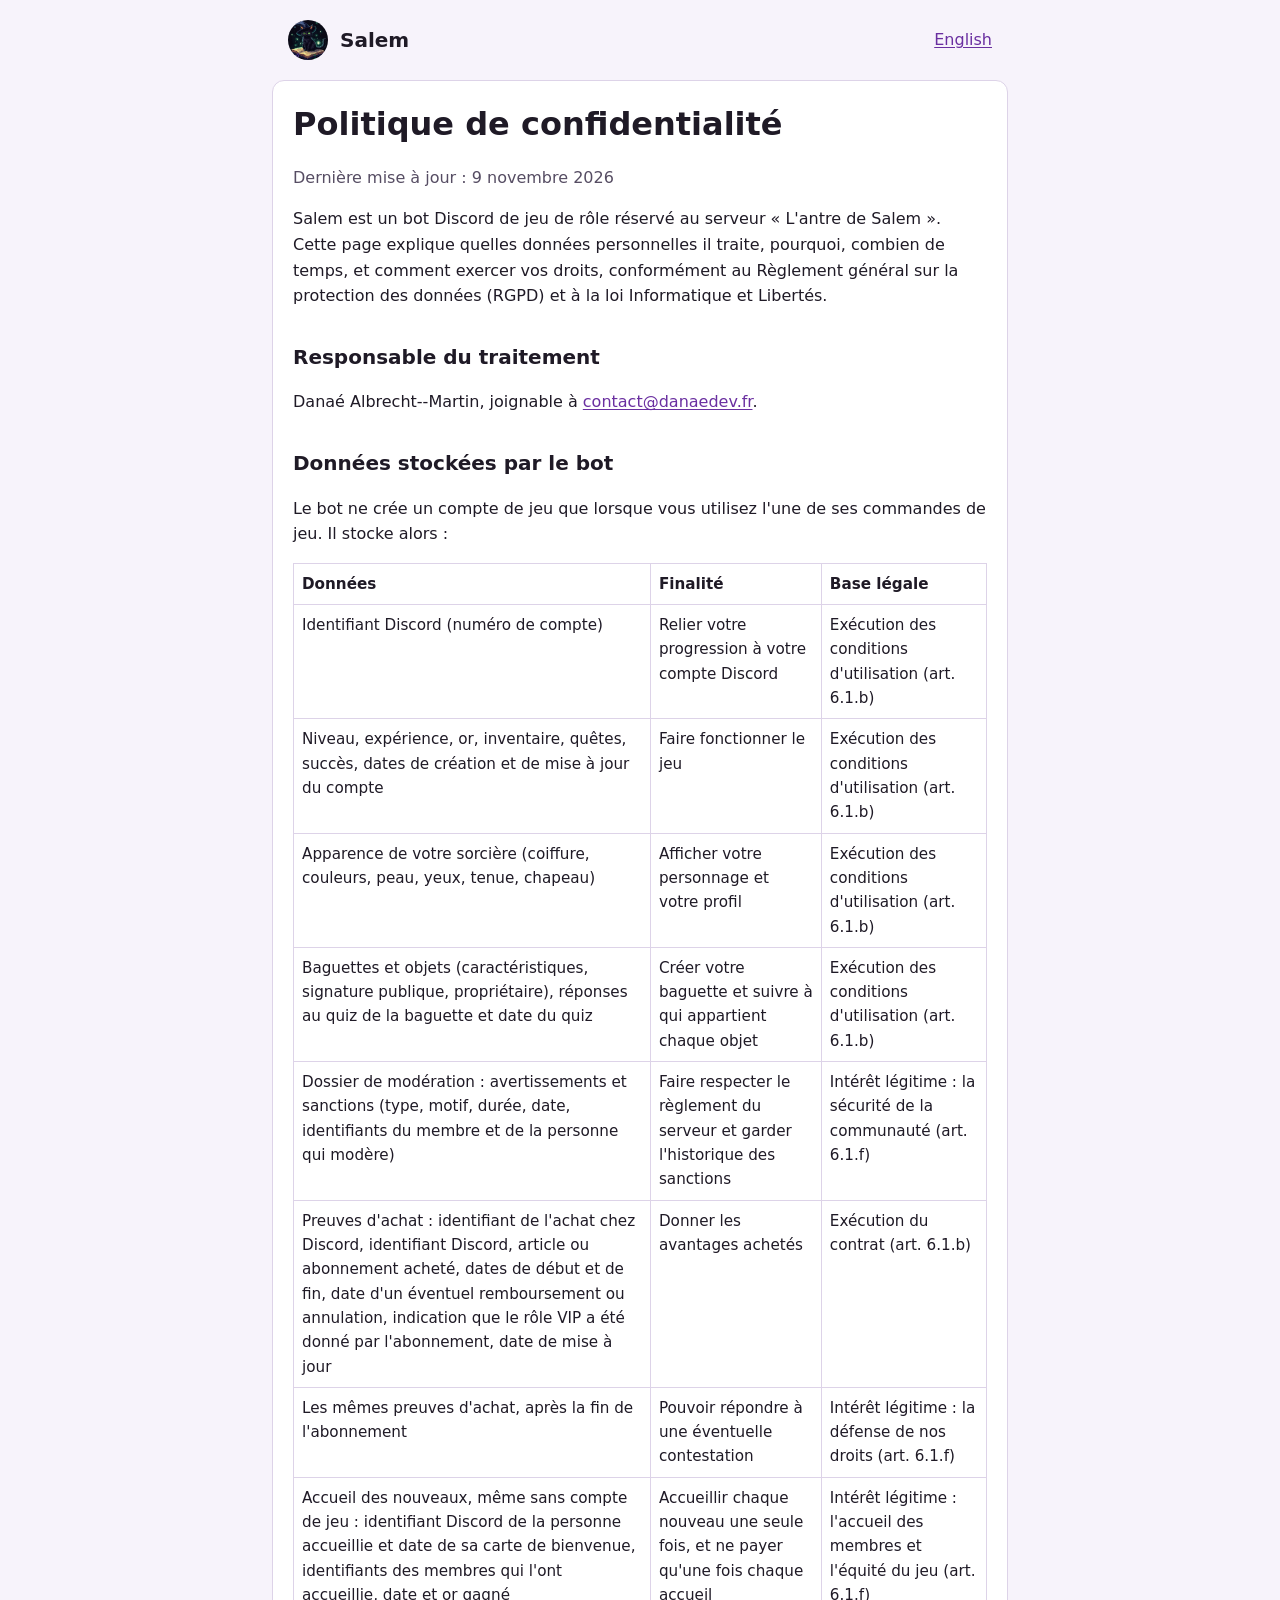
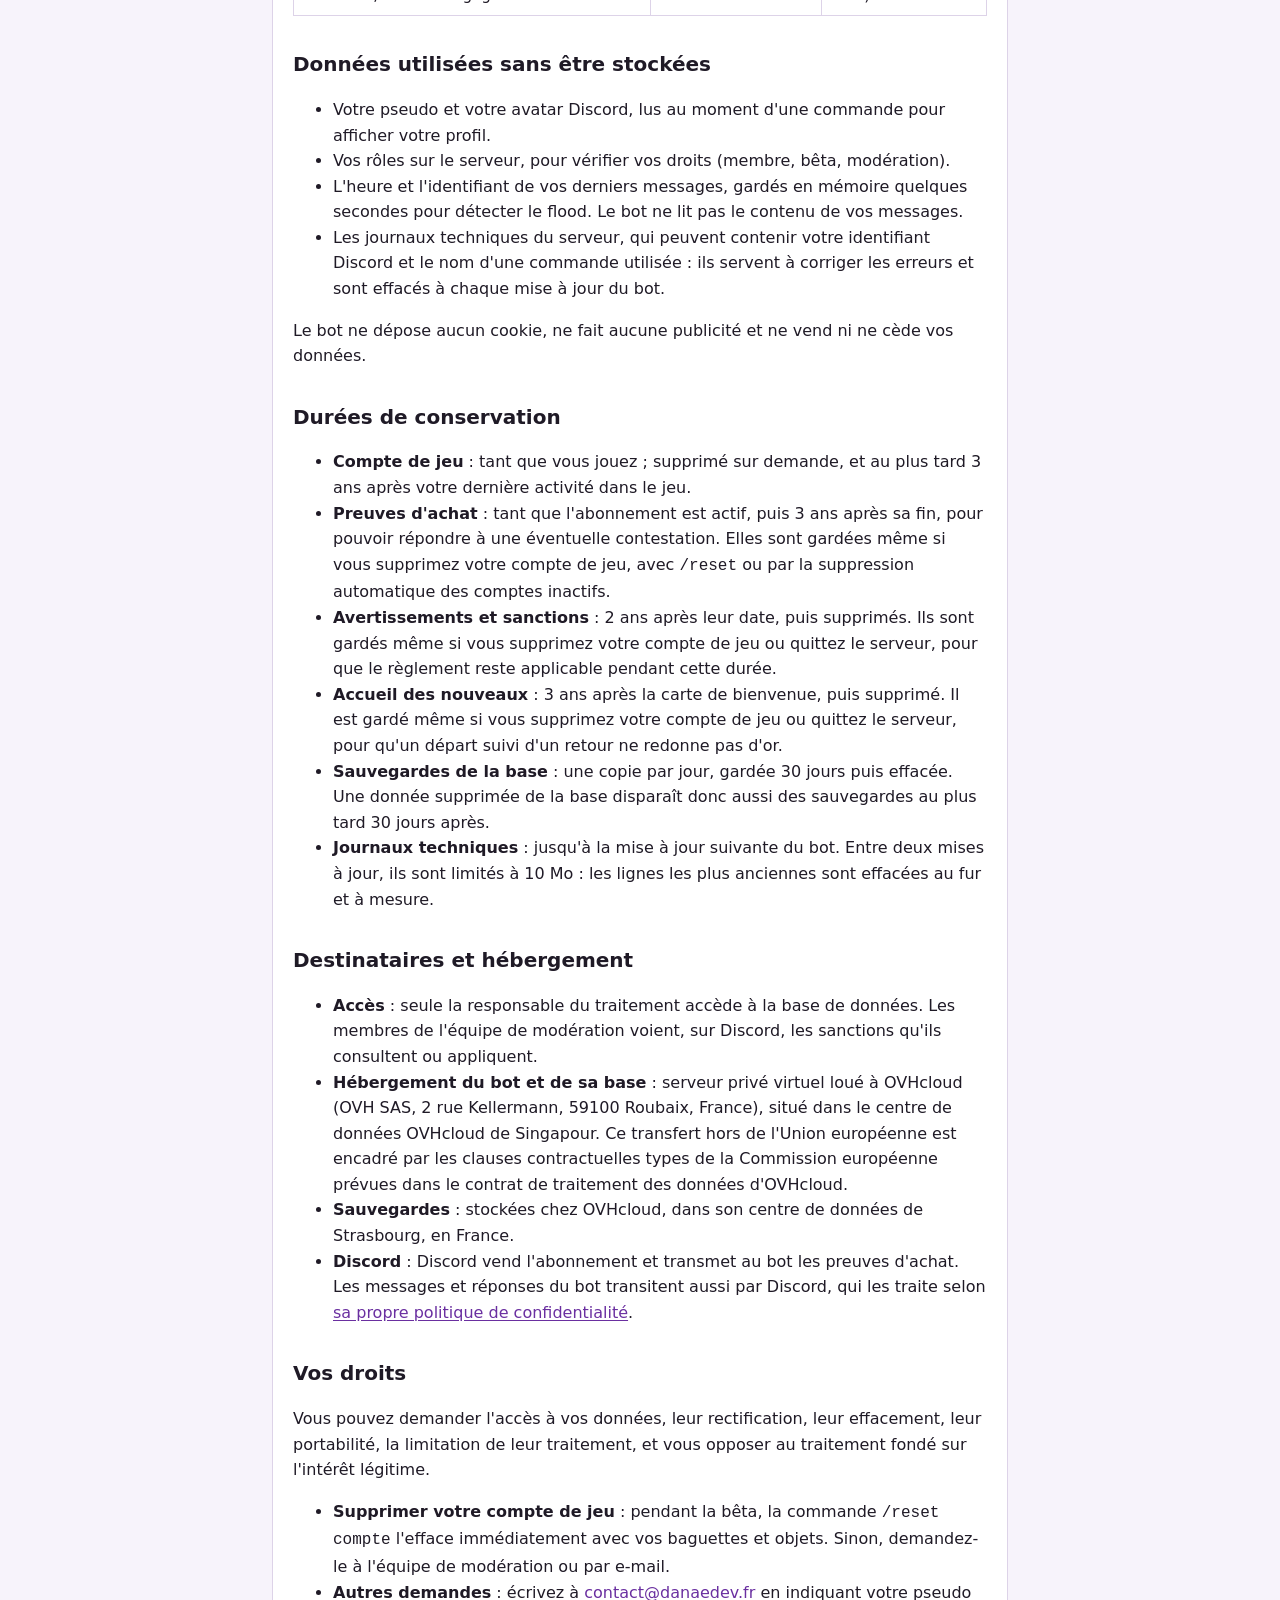
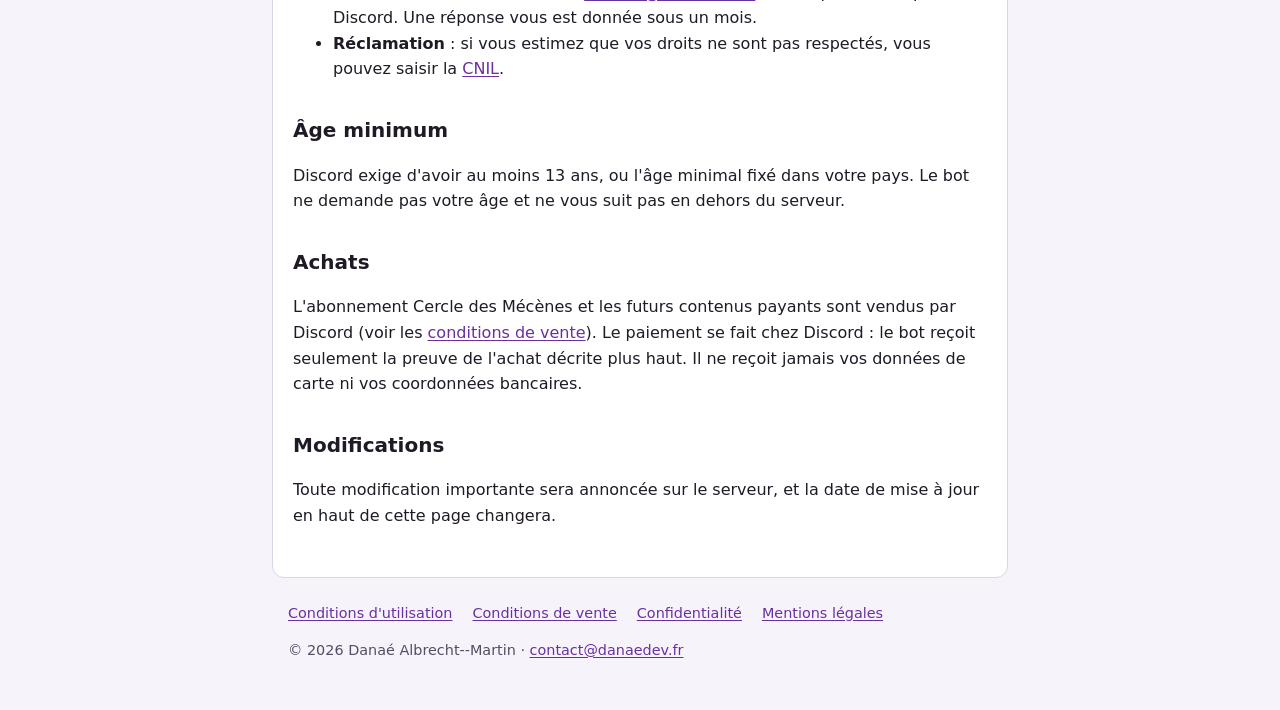
==== SalemBot/confidentialite.html @ bc53d137 "docs(site): publish the Salem legal pages" ====
<!doctype html>
<html lang="fr">
<head>
  <meta charset="utf-8">
  <meta name="viewport" content="width=device-width, initial-scale=1">
  <title>Politique de confidentialité · Salem</title>
  <meta name="description" content="Données personnelles traitées par Salem, le bot Discord de L'antre de Salem : ce qui est stocké, pourquoi, combien de temps et comment exercer vos droits.">
  <link rel="canonical" href="https://dalbrechtmartin.github.io/SalemBot/confidentialite.html">
  <link rel="alternate" hreflang="fr" href="https://dalbrechtmartin.github.io/SalemBot/confidentialite.html">
  <link rel="alternate" hreflang="en" href="https://dalbrechtmartin.github.io/SalemBot/en/privacy.html">
  <link rel="alternate" hreflang="x-default" href="https://dalbrechtmartin.github.io/SalemBot/confidentialite.html">
  <link rel="icon" href="favicon.png" type="image/png">
  <link rel="apple-touch-icon" href="apple-touch-icon.png">
  <link rel="stylesheet" href="style.css">
</head>
<body>
  <a class="skip-link" href="#contenu">Aller au contenu</a>
  <header>
    <a class="brand" href="./"><img src="salem.webp" alt="" width="40" height="40">Salem</a>
    <a href="en/privacy.html" hreflang="en" lang="en">English</a>
  </header>
  <main id="contenu">
    <h1>Politique de confidentialité</h1>
    <p class="updated">Dernière mise à jour : 9 novembre 2026</p>

    <p>Salem est un bot Discord de jeu de rôle réservé au serveur « L'antre de Salem ». Cette page explique quelles données personnelles il traite, pourquoi, combien de temps, et comment exercer vos droits, conformément au Règlement général sur la protection des données (RGPD) et à la loi Informatique et Libertés.</p>

    <h2>Responsable du traitement</h2>
    <p>Danaé Albrecht--Martin, joignable à <a href="mailto:contact@danaedev.fr">contact@danaedev.fr</a>.</p>

    <h2>Données stockées par le bot</h2>
    <p>Le bot ne crée un compte de jeu que lorsque vous utilisez l'une de ses commandes de jeu. Il stocke alors :</p>
    <div class="table-wrap" tabindex="0" role="region" aria-label="Données stockées">
      <table>
        <thead>
          <tr><th scope="col">Données</th><th scope="col">Finalité</th><th scope="col">Base légale</th></tr>
        </thead>
        <tbody>
          <tr>
            <td>Identifiant Discord (numéro de compte)</td>
            <td>Relier votre progression à votre compte Discord</td>
            <td>Exécution des conditions d'utilisation (art. 6.1.b)</td>
          </tr>
          <tr>
            <td>Niveau, expérience, or, inventaire, quêtes, succès, dates de création et de mise à jour du compte</td>
            <td>Faire fonctionner le jeu</td>
            <td>Exécution des conditions d'utilisation (art. 6.1.b)</td>
          </tr>
          <tr>
            <td>Apparence de votre sorcière (coiffure, couleurs, peau, yeux, tenue, chapeau)</td>
            <td>Afficher votre personnage et votre profil</td>
            <td>Exécution des conditions d'utilisation (art. 6.1.b)</td>
          </tr>
          <tr>
            <td>Baguettes et objets (caractéristiques, signature publique, propriétaire), réponses au quiz de la baguette et date du quiz</td>
            <td>Créer votre baguette et suivre à qui appartient chaque objet</td>
            <td>Exécution des conditions d'utilisation (art. 6.1.b)</td>
          </tr>
          <tr>
            <td>Dossier de modération : avertissements et sanctions (type, motif, durée, date, identifiants du membre et de la personne qui modère)</td>
            <td>Faire respecter le règlement du serveur et garder l'historique des sanctions</td>
            <td>Intérêt légitime : la sécurité de la communauté (art. 6.1.f)</td>
          </tr>
          <tr>
            <td>Preuves d'achat : identifiant de l'achat chez Discord, identifiant Discord, article ou abonnement acheté, dates de début et de fin, date d'un éventuel remboursement ou annulation, indication que le rôle VIP a été donné par l'abonnement, date de mise à jour</td>
            <td>Donner les avantages achetés</td>
            <td>Exécution du contrat (art. 6.1.b)</td>
          </tr>
          <tr>
            <td>Les mêmes preuves d'achat, après la fin de l'abonnement</td>
            <td>Pouvoir répondre à une éventuelle contestation</td>
            <td>Intérêt légitime : la défense de nos droits (art. 6.1.f)</td>
          </tr>
          <tr>
            <td>Accueil des nouveaux, même sans compte de jeu : identifiant Discord de la personne accueillie et date de sa carte de bienvenue, identifiants des membres qui l'ont accueillie, date et or gagné</td>
            <td>Accueillir chaque nouveau une seule fois, et ne payer qu'une fois chaque accueil</td>
            <td>Intérêt légitime : l'accueil des membres et l'équité du jeu (art. 6.1.f)</td>
          </tr>
        </tbody>
      </table>
    </div>

    <h2>Données utilisées sans être stockées</h2>
    <ul>
      <li>Votre pseudo et votre avatar Discord, lus au moment d'une commande pour afficher votre profil.</li>
      <li>Vos rôles sur le serveur, pour vérifier vos droits (membre, bêta, modération).</li>
      <li>L'heure et l'identifiant de vos derniers messages, gardés en mémoire quelques secondes pour détecter le flood. Le bot ne lit pas le contenu de vos messages.</li>
      <li>Les journaux techniques du serveur, qui peuvent contenir votre identifiant Discord et le nom d'une commande utilisée : ils servent à corriger les erreurs et sont effacés à chaque mise à jour du bot.</li>
    </ul>
    <p>Le bot ne dépose aucun cookie, ne fait aucune publicité et ne vend ni ne cède vos données.</p>

    <h2>Durées de conservation</h2>
    <ul>
      <li><strong>Compte de jeu</strong> : tant que vous jouez ; supprimé sur demande, et au plus tard 3 ans après votre dernière activité dans le jeu.</li>
      <li><strong>Preuves d'achat</strong> : tant que l'abonnement est actif, puis 3 ans après sa fin, pour pouvoir répondre à une éventuelle contestation. Elles sont gardées même si vous supprimez votre compte de jeu, avec <code>/reset</code> ou par la suppression automatique des comptes inactifs.</li>
      <li><strong>Avertissements et sanctions</strong> : 2 ans après leur date, puis supprimés. Ils sont gardés même si vous supprimez votre compte de jeu ou quittez le serveur, pour que le règlement reste applicable pendant cette durée.</li>
      <li><strong>Accueil des nouveaux</strong> : 3 ans après la carte de bienvenue, puis supprimé. Il est gardé même si vous supprimez votre compte de jeu ou quittez le serveur, pour qu'un départ suivi d'un retour ne redonne pas d'or.</li>
      <li><strong>Sauvegardes de la base</strong> : une copie par jour, gardée 30 jours puis effacée. Une donnée supprimée de la base disparaît donc aussi des sauvegardes au plus tard 30 jours après.</li>
      <li><strong>Journaux techniques</strong> : jusqu'à la mise à jour suivante du bot. Entre deux mises à jour, ils sont limités à 10 Mo : les lignes les plus anciennes sont effacées au fur et à mesure.</li>
    </ul>

    <h2>Destinataires et hébergement</h2>
    <ul>
      <li><strong>Accès</strong> : seule la responsable du traitement accède à la base de données. Les membres de l'équipe de modération voient, sur Discord, les sanctions qu'ils consultent ou appliquent.</li>
      <li><strong>Hébergement du bot et de sa base</strong> : serveur privé virtuel loué à OVHcloud (OVH SAS, 2 rue Kellermann, 59100 Roubaix, France), situé dans le centre de données OVHcloud de Singapour. Ce transfert hors de l'Union européenne est encadré par les clauses contractuelles types de la Commission européenne prévues dans le contrat de traitement des données d'OVHcloud.</li>
      <li><strong>Sauvegardes</strong> : stockées chez OVHcloud, dans son centre de données de Strasbourg, en France.</li>
      <li><strong>Discord</strong> : Discord vend l'abonnement et transmet au bot les preuves d'achat. Les messages et réponses du bot transitent aussi par Discord, qui les traite selon <a href="https://discord.com/privacy">sa propre politique de confidentialité</a>.</li>
    </ul>

    <h2>Vos droits</h2>
    <p>Vous pouvez demander l'accès à vos données, leur rectification, leur effacement, leur portabilité, la limitation de leur traitement, et vous opposer au traitement fondé sur l'intérêt légitime.</p>
    <ul>
      <li><strong>Supprimer votre compte de jeu</strong> : pendant la bêta, la commande <code>/reset compte</code> l'efface immédiatement avec vos baguettes et objets. Sinon, demandez-le à l'équipe de modération ou par e-mail.</li>
      <li><strong>Autres demandes</strong> : écrivez à <a href="mailto:contact@danaedev.fr">contact@danaedev.fr</a> en indiquant votre pseudo Discord. Une réponse vous est donnée sous un mois.</li>
      <li><strong>Réclamation</strong> : si vous estimez que vos droits ne sont pas respectés, vous pouvez saisir la <a href="https://www.cnil.fr/fr/plaintes">CNIL</a>.</li>
    </ul>

    <h2>Âge minimum</h2>
    <p>Discord exige d'avoir au moins 13 ans, ou l'âge minimal fixé dans votre pays. Le bot ne demande pas votre âge et ne vous suit pas en dehors du serveur.</p>

    <h2>Achats</h2>
    <p>L'abonnement Cercle des Mécènes et les futurs contenus payants sont vendus par Discord (voir les <a href="conditions-vente.html">conditions de vente</a>). Le paiement se fait chez Discord : le bot reçoit seulement la preuve de l'achat décrite plus haut. Il ne reçoit jamais vos données de carte ni vos coordonnées bancaires.</p>

    <h2>Modifications</h2>
    <p>Toute modification importante sera annoncée sur le serveur, et la date de mise à jour en haut de cette page changera.</p>
  </main>
  <footer>
    <nav aria-label="Pages légales">
      <ul>
        <li><a href="cgu.html">Conditions d'utilisation</a></li>
        <li><a href="conditions-vente.html">Conditions de vente</a></li>
        <li><a href="confidentialite.html" aria-current="page">Confidentialité</a></li>
        <li><a href="mentions-legales.html">Mentions légales</a></li>
      </ul>
    </nav>
    <p>© 2026 Danaé Albrecht--Martin · <a href="mailto:contact@danaedev.fr">contact@danaedev.fr</a></p>
  </footer>
</body>
</html>
---- SalemBot/style.css ----
:root {
  color-scheme: light dark;
  --bg: #f7f3fb;
  --surface: #ffffff;
  --text: #1f1a26;
  --muted: #564d63;
  --accent: #6a2fa0;
  --border: #ddd3e8;
}

@media (prefers-color-scheme: dark) {
  :root {
    --bg: #15111b;
    --surface: #1e1827;
    --text: #ece6f3;
    --muted: #b9aec7;
    --accent: #c9a2ef;
    --border: #3a3047;
  }
}

* {
  box-sizing: border-box;
}

body {
  margin: 0;
  background: var(--bg);
  color: var(--text);
  font: 1rem/1.6 system-ui, -apple-system, "Segoe UI", Roboto, sans-serif;
}

a {
  color: var(--accent);
  text-underline-offset: 0.15em;
}

a:focus-visible {
  outline: 3px solid var(--accent);
  outline-offset: 2px;
}

.skip-link {
  position: absolute;
  left: -999px;
}

.skip-link:focus {
  left: 1rem;
  top: 1rem;
  background: var(--surface);
  padding: 0.5rem 1rem;
}

header,
main,
footer {
  max-width: 46rem;
  margin: 0 auto;
  padding: 0 1rem;
}

header {
  display: flex;
  align-items: center;
  justify-content: space-between;
  gap: 1rem;
  padding-block: 1.25rem;
}

.brand {
  display: flex;
  align-items: center;
  gap: 0.75rem;
  color: var(--text);
  font-weight: 700;
  font-size: 1.25rem;
  text-decoration: none;
}

.brand img {
  border-radius: 50%;
}

main {
  width: calc(100% - 2rem);
  background: var(--surface);
  border: 1px solid var(--border);
  border-radius: 0.75rem;
  padding: 1.5rem 1.25rem 2rem;
}

h1 {
  margin-top: 0;
  line-height: 1.2;
}

h2 {
  margin-top: 2rem;
  font-size: 1.25rem;
}

.updated {
  color: var(--muted);
}

table {
  width: 100%;
  border-collapse: collapse;
  font-size: 0.95rem;
}

.table-wrap {
  overflow-x: auto;
}

th,
td {
  border: 1px solid var(--border);
  padding: 0.5rem;
  text-align: left;
  vertical-align: top;
}

footer {
  padding-block: 1.5rem 2.5rem;
  color: var(--muted);
  font-size: 0.9rem;
}

footer nav ul {
  display: flex;
  flex-wrap: wrap;
  gap: 0.25rem 1.25rem;
  list-style: none;
  margin: 0 0 0.5rem;
  padding: 0;
}
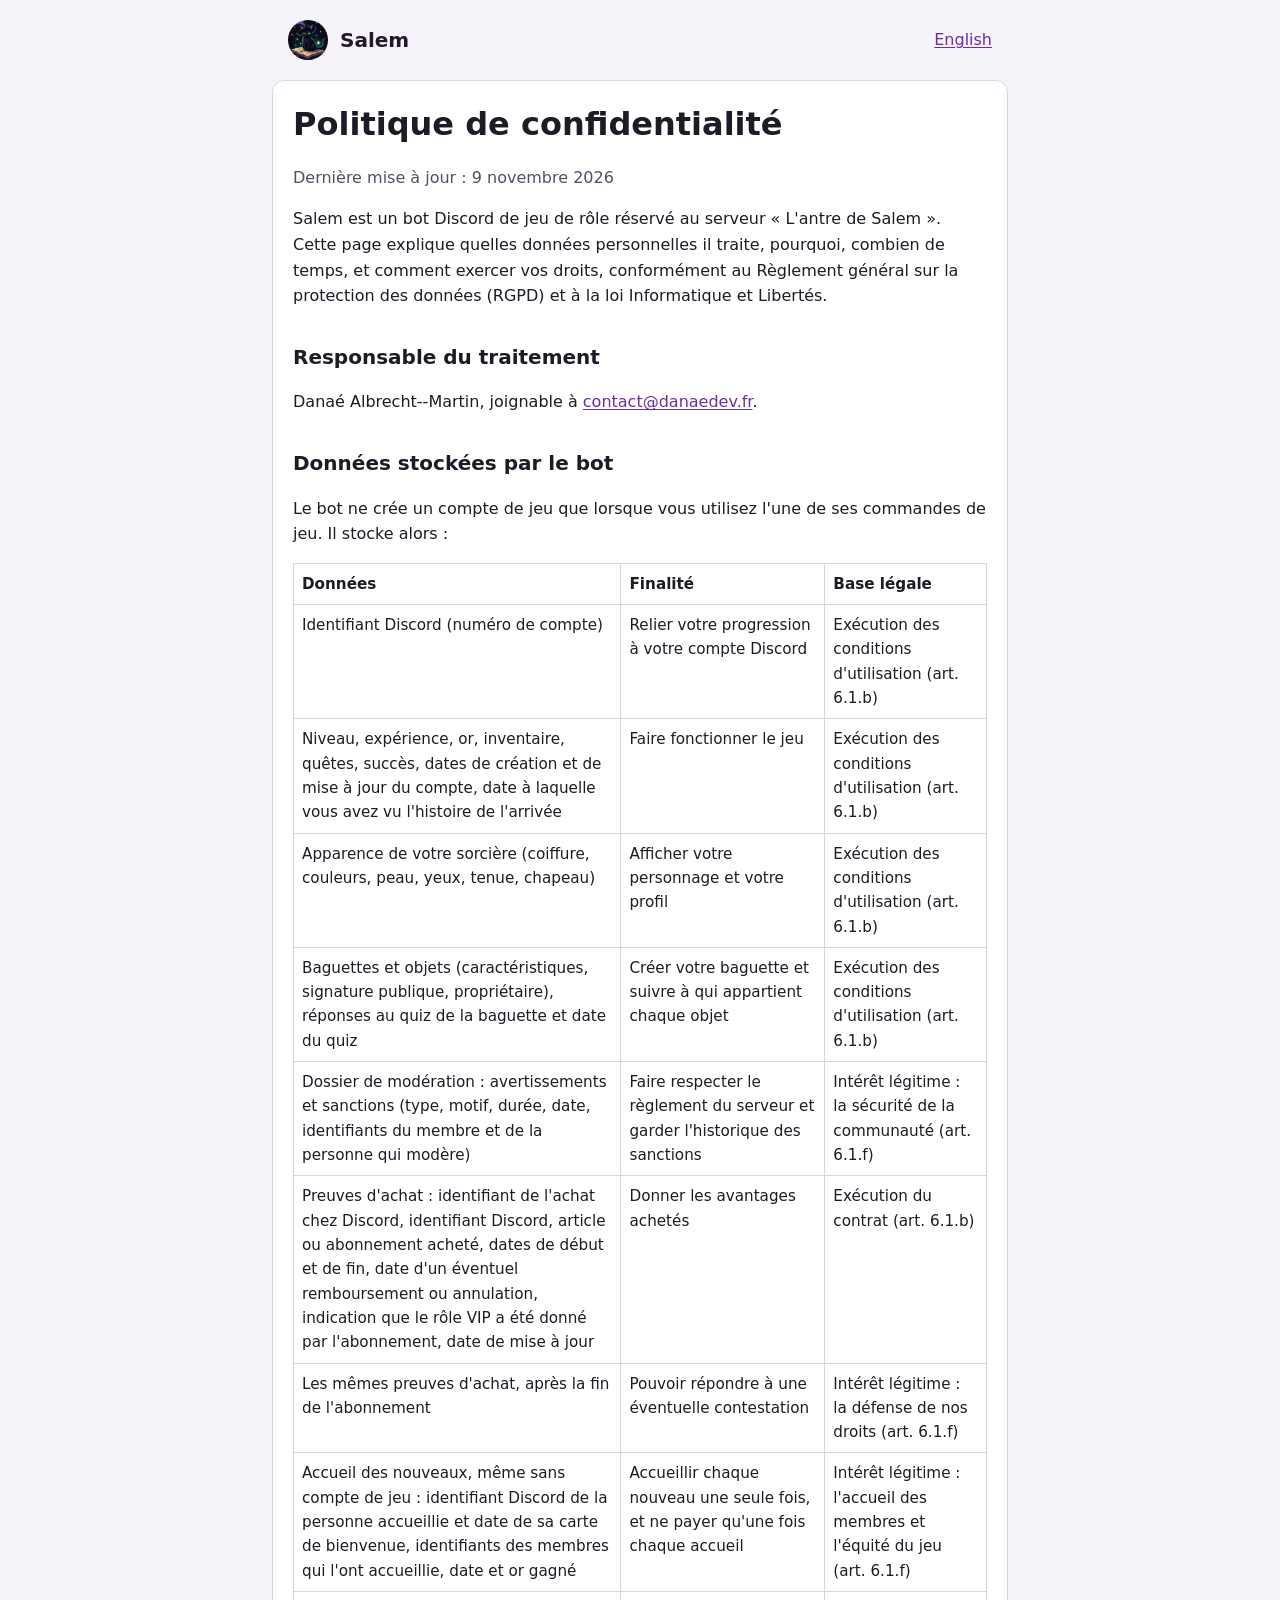
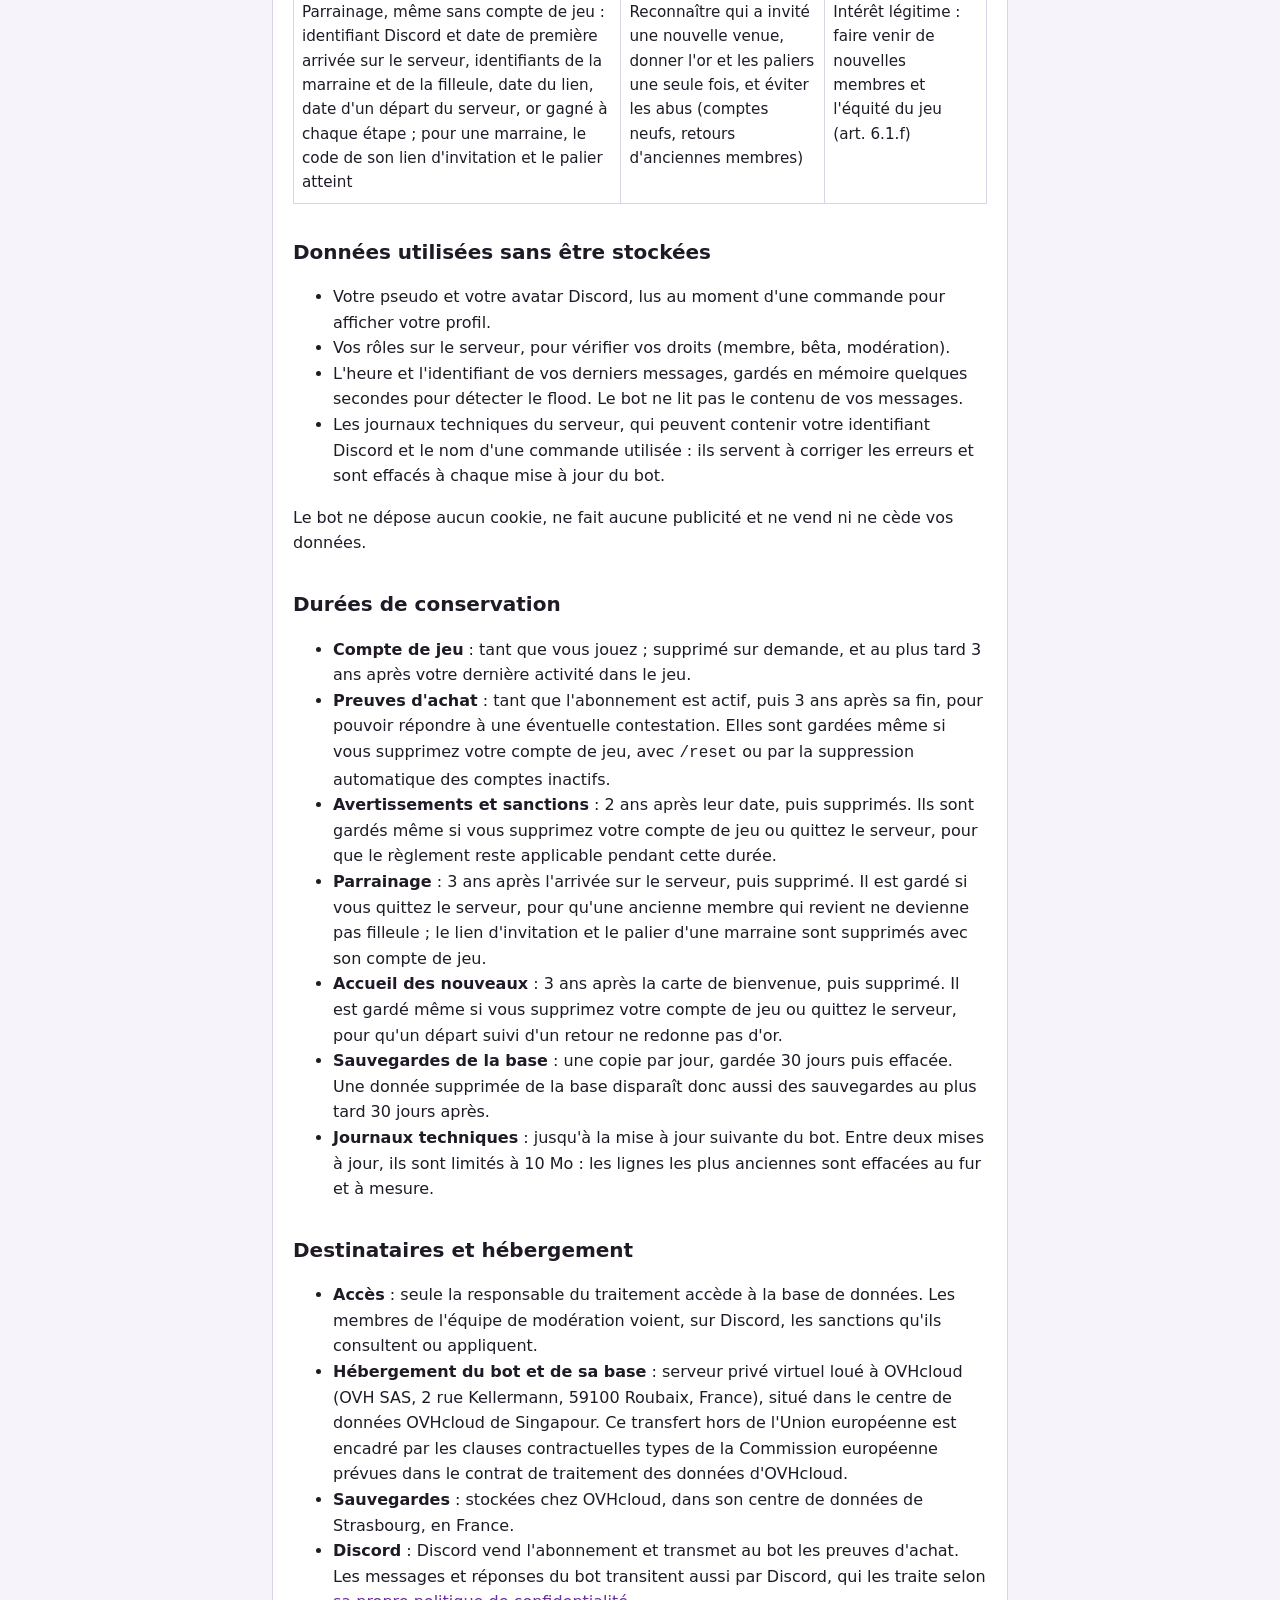
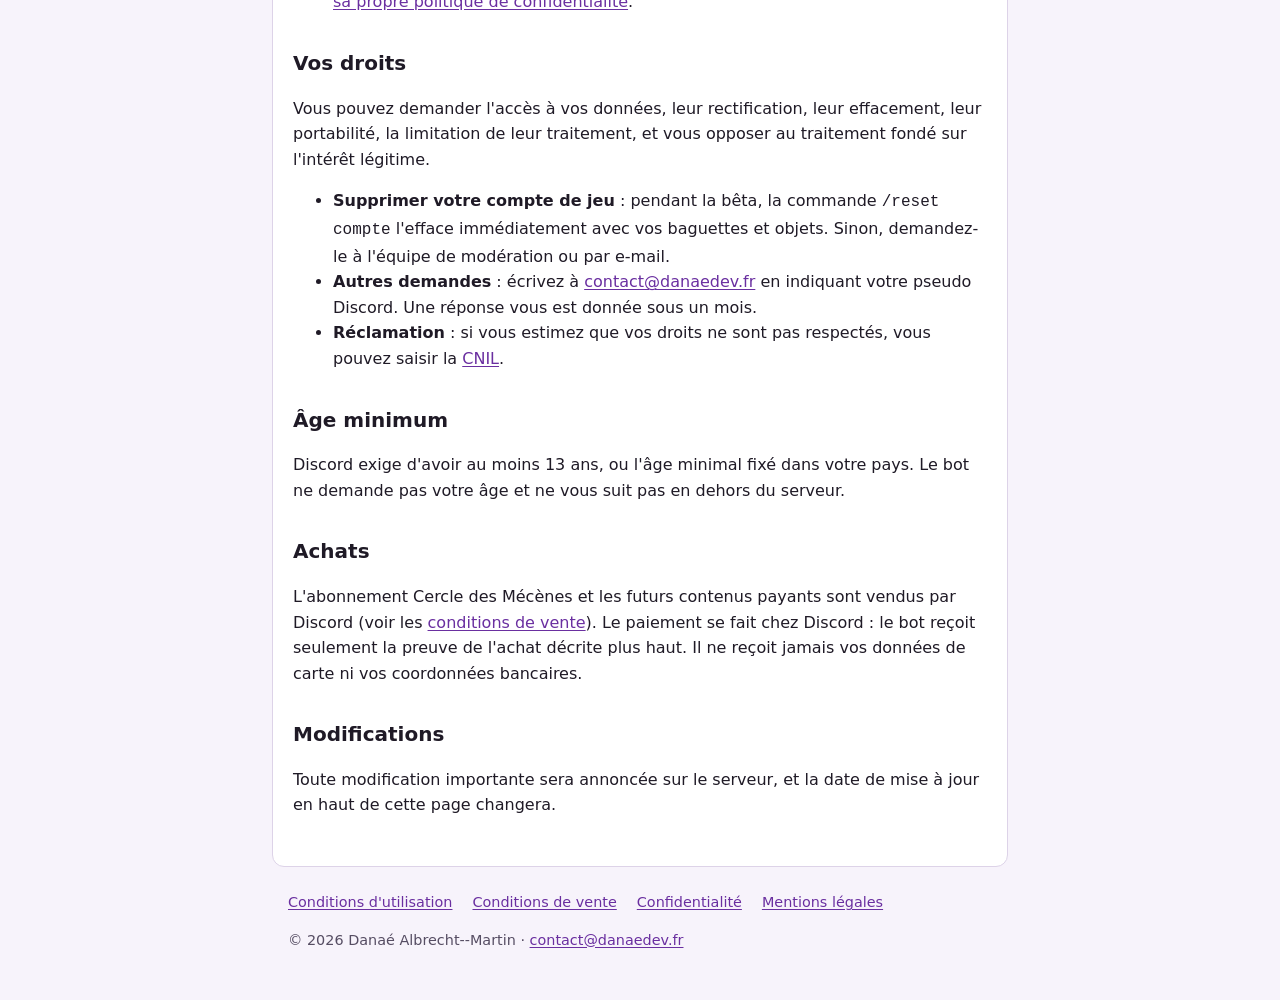
==== commit aa596858: "docs(privacy): describe the referral data and how long it is kept" ====
--- a/SalemBot/confidentialite.html
+++ b/SalemBot/confidentialite.html
@@ -42,7 +42,7 @@
             <td>Exécution des conditions d'utilisation (art. 6.1.b)</td>
           </tr>
           <tr>
-            <td>Niveau, expérience, or, inventaire, quêtes, succès, dates de création et de mise à jour du compte</td>
+            <td>Niveau, expérience, or, inventaire, quêtes, succès, dates de création et de mise à jour du compte, date à laquelle vous avez vu l'histoire de l'arrivée</td>
             <td>Faire fonctionner le jeu</td>
             <td>Exécution des conditions d'utilisation (art. 6.1.b)</td>
           </tr>
@@ -76,6 +76,11 @@
             <td>Accueillir chaque nouveau une seule fois, et ne payer qu'une fois chaque accueil</td>
             <td>Intérêt légitime : l'accueil des membres et l'équité du jeu (art. 6.1.f)</td>
           </tr>
+          <tr>
+            <td>Parrainage, même sans compte de jeu : identifiant Discord et date de première arrivée sur le serveur, identifiants de la marraine et de la filleule, date du lien, date d'un départ du serveur, or gagné à chaque étape ; pour une marraine, le code de son lien d'invitation et le palier atteint</td>
+            <td>Reconnaître qui a invité une nouvelle venue, donner l'or et les paliers une seule fois, et éviter les abus (comptes neufs, retours d'anciennes membres)</td>
+            <td>Intérêt légitime : faire venir de nouvelles membres et l'équité du jeu (art. 6.1.f)</td>
+          </tr>
         </tbody>
       </table>
     </div>
@@ -94,6 +99,7 @@
       <li><strong>Compte de jeu</strong> : tant que vous jouez ; supprimé sur demande, et au plus tard 3 ans après votre dernière activité dans le jeu.</li>
       <li><strong>Preuves d'achat</strong> : tant que l'abonnement est actif, puis 3 ans après sa fin, pour pouvoir répondre à une éventuelle contestation. Elles sont gardées même si vous supprimez votre compte de jeu, avec <code>/reset</code> ou par la suppression automatique des comptes inactifs.</li>
       <li><strong>Avertissements et sanctions</strong> : 2 ans après leur date, puis supprimés. Ils sont gardés même si vous supprimez votre compte de jeu ou quittez le serveur, pour que le règlement reste applicable pendant cette durée.</li>
+      <li><strong>Parrainage</strong> : 3 ans après l'arrivée sur le serveur, puis supprimé. Il est gardé si vous quittez le serveur, pour qu'une ancienne membre qui revient ne devienne pas filleule ; le lien d'invitation et le palier d'une marraine sont supprimés avec son compte de jeu.</li>
       <li><strong>Accueil des nouveaux</strong> : 3 ans après la carte de bienvenue, puis supprimé. Il est gardé même si vous supprimez votre compte de jeu ou quittez le serveur, pour qu'un départ suivi d'un retour ne redonne pas d'or.</li>
       <li><strong>Sauvegardes de la base</strong> : une copie par jour, gardée 30 jours puis effacée. Une donnée supprimée de la base disparaît donc aussi des sauvegardes au plus tard 30 jours après.</li>
       <li><strong>Journaux techniques</strong> : jusqu'à la mise à jour suivante du bot. Entre deux mises à jour, ils sont limités à 10 Mo : les lignes les plus anciennes sont effacées au fur et à mesure.</li>
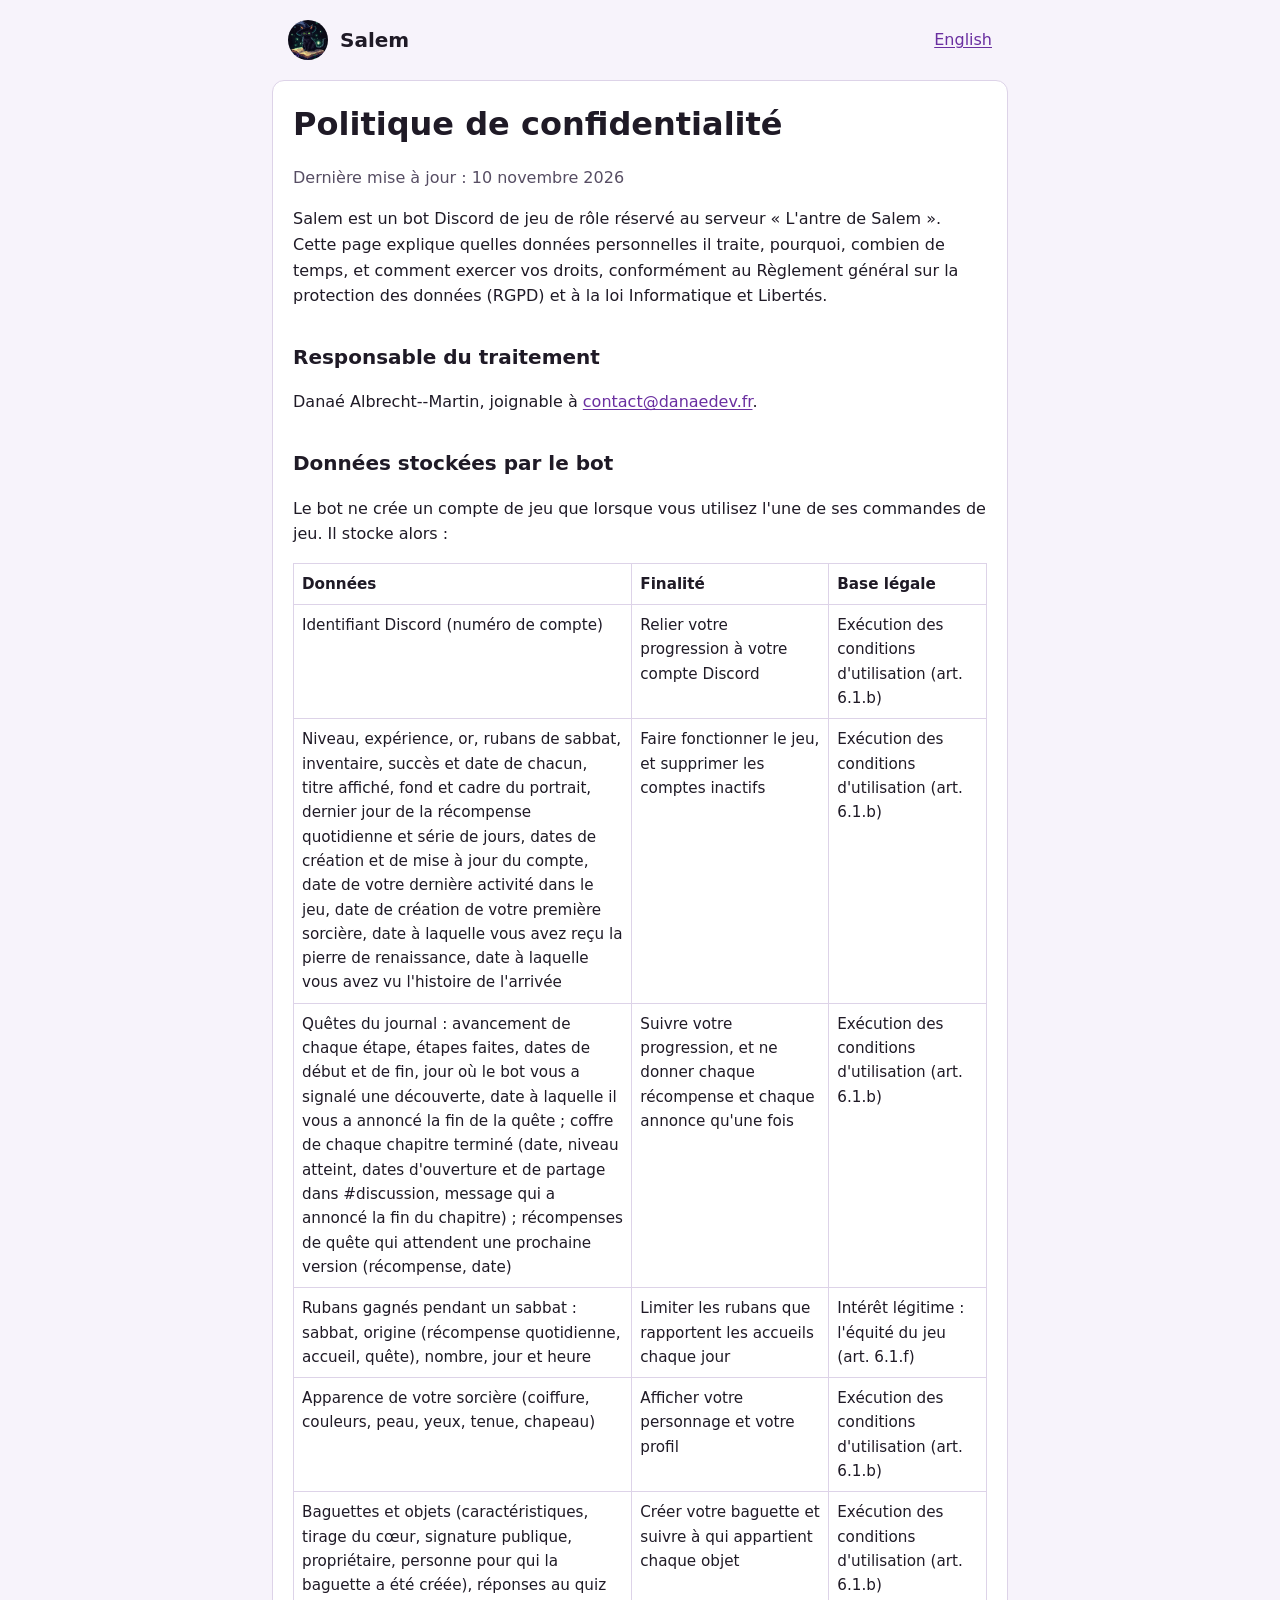
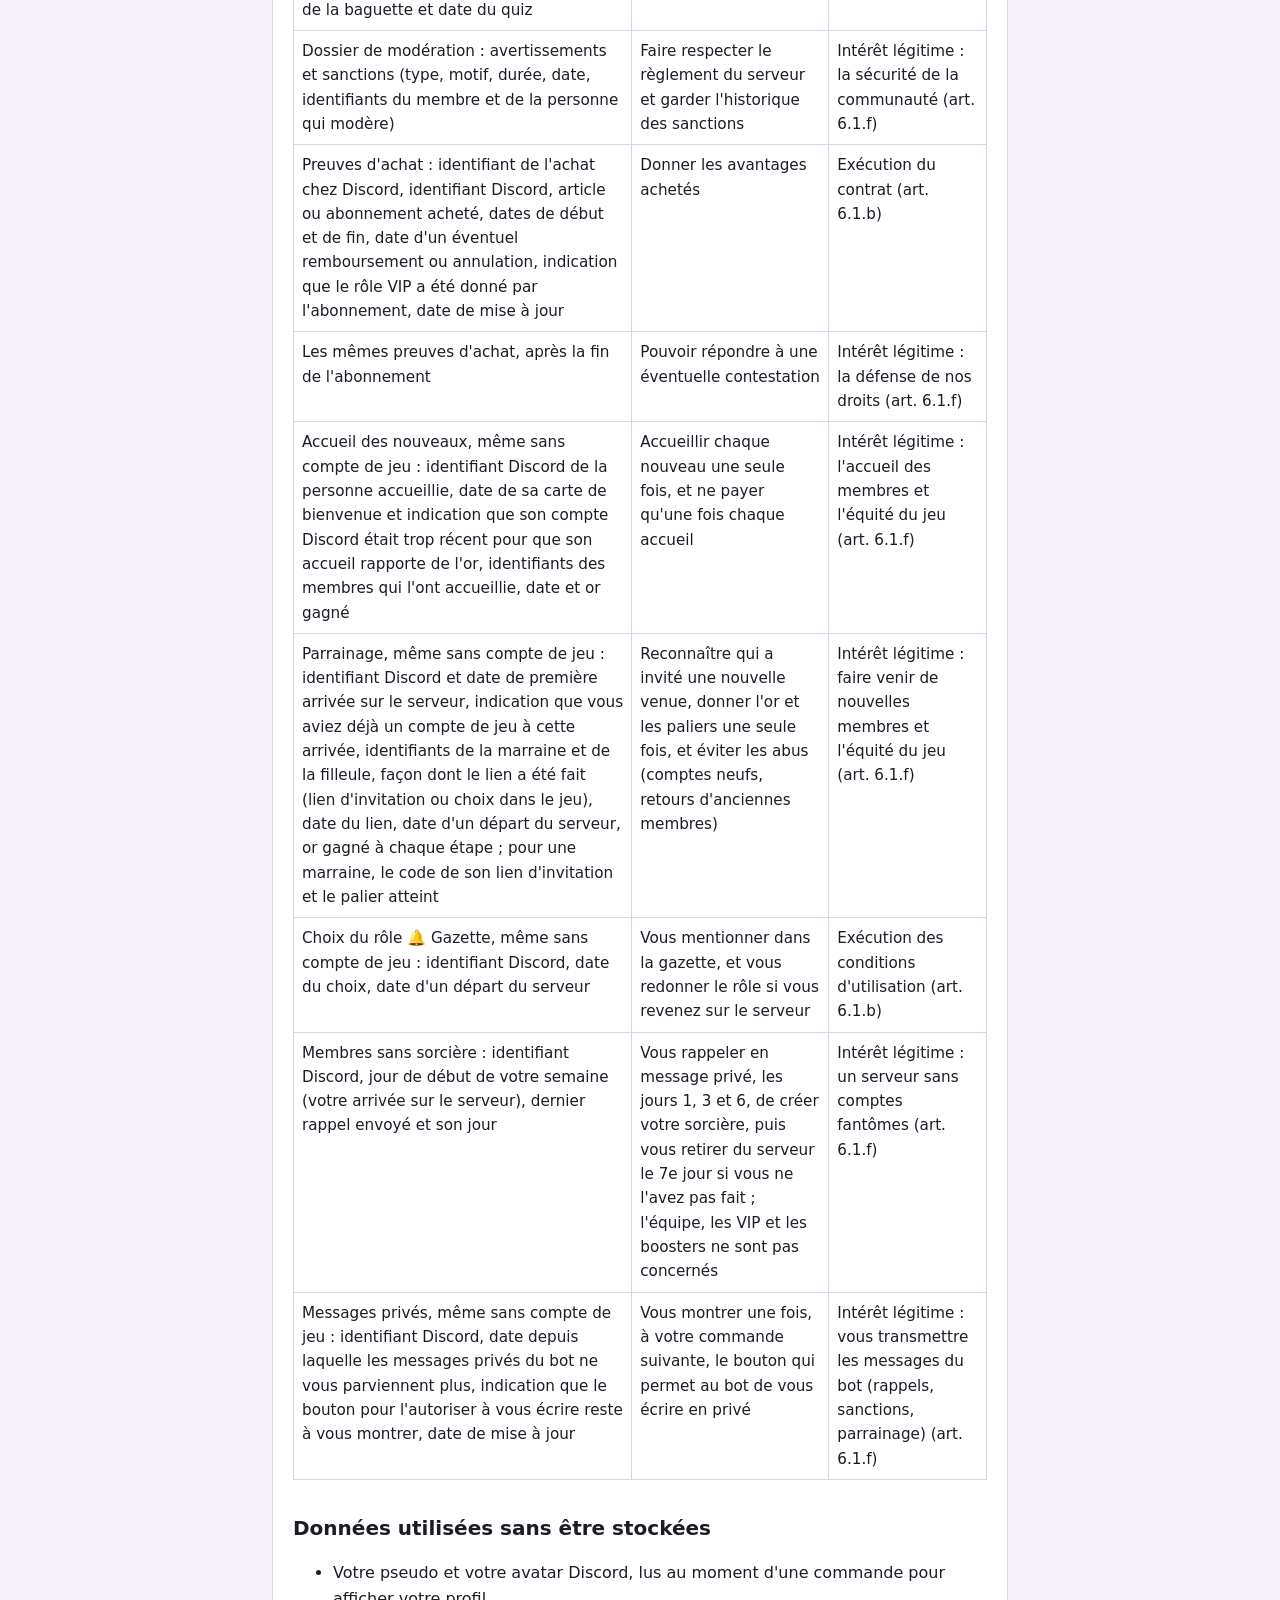
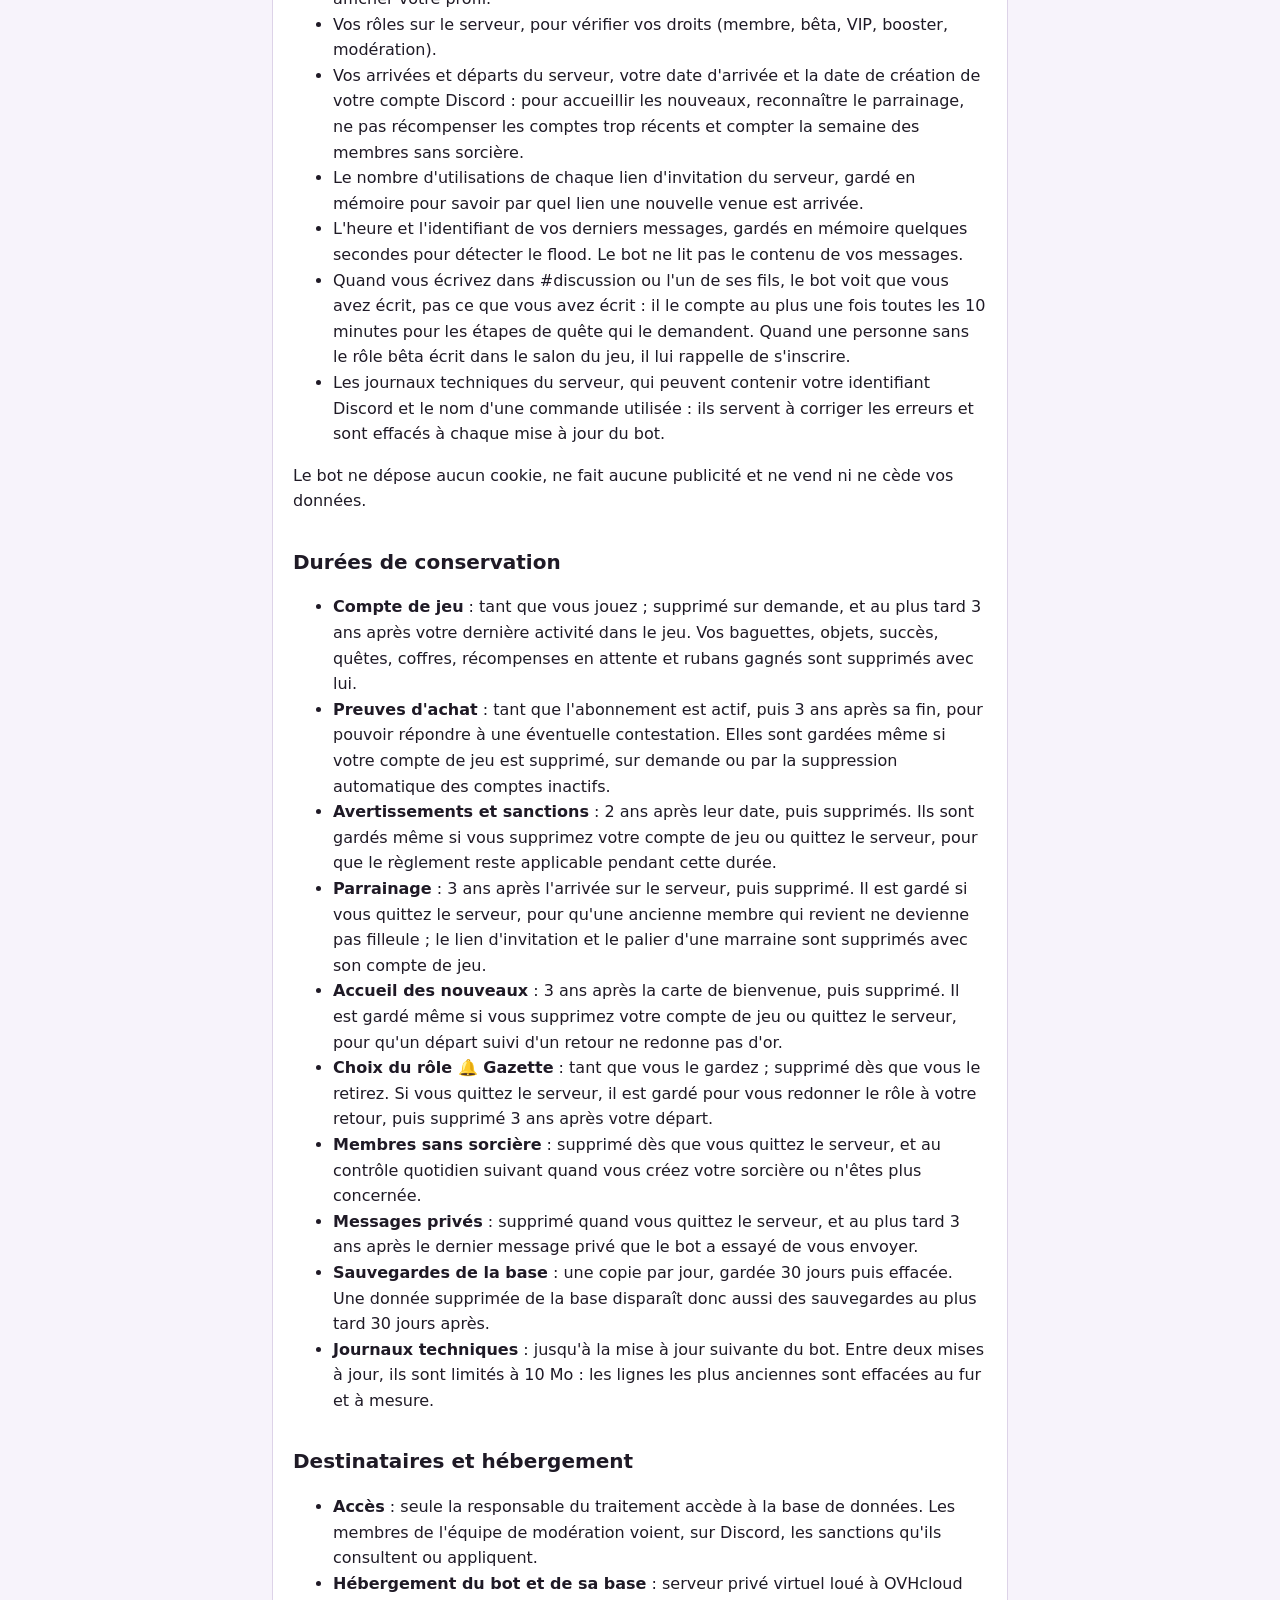
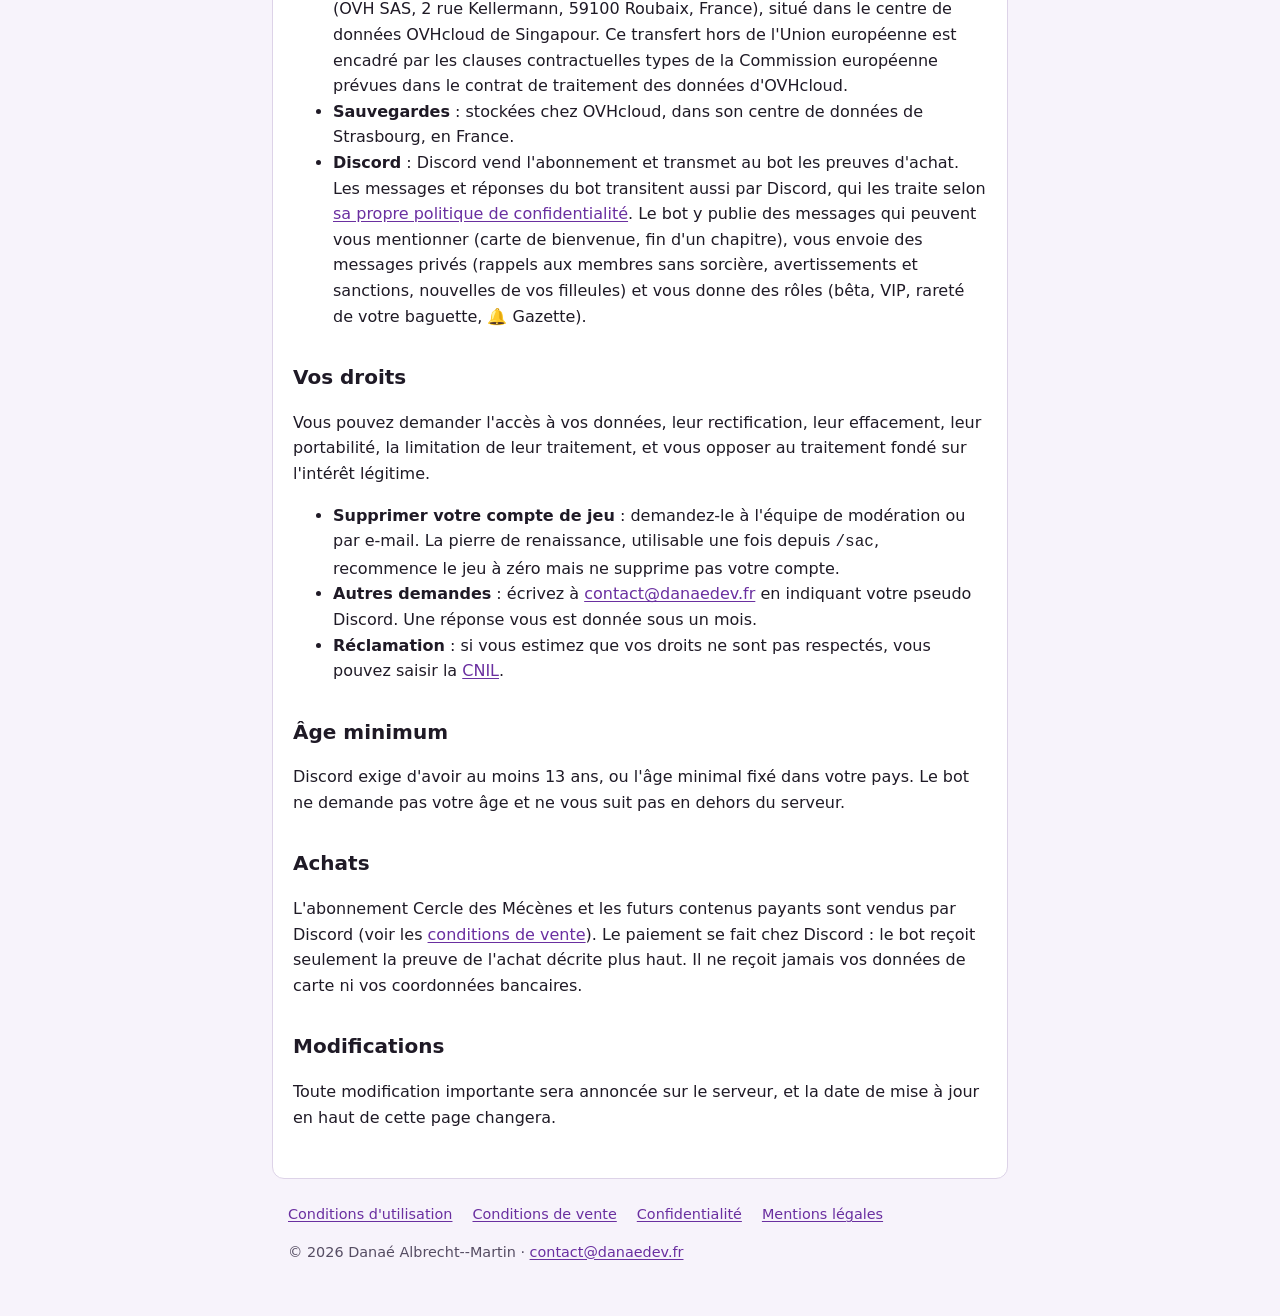
==== commit 053f2ad4: "docs(privacy): describe the data of version 0.6" ====
--- a/SalemBot/confidentialite.html
+++ b/SalemBot/confidentialite.html
@@ -21,7 +21,7 @@
   </header>
   <main id="contenu">
     <h1>Politique de confidentialité</h1>
-    <p class="updated">Dernière mise à jour : 9 novembre 2026</p>
+    <p class="updated">Dernière mise à jour : 10 novembre 2026</p>
 
     <p>Salem est un bot Discord de jeu de rôle réservé au serveur « L'antre de Salem ». Cette page explique quelles données personnelles il traite, pourquoi, combien de temps, et comment exercer vos droits, conformément au Règlement général sur la protection des données (RGPD) et à la loi Informatique et Libertés.</p>
 
@@ -42,9 +42,19 @@
             <td>Exécution des conditions d'utilisation (art. 6.1.b)</td>
           </tr>
           <tr>
-            <td>Niveau, expérience, or, inventaire, quêtes, succès, dates de création et de mise à jour du compte, date à laquelle vous avez vu l'histoire de l'arrivée</td>
-            <td>Faire fonctionner le jeu</td>
+            <td>Niveau, expérience, or, rubans de sabbat, inventaire, succès et date de chacun, titre affiché, fond et cadre du portrait, dernier jour de la récompense quotidienne et série de jours, dates de création et de mise à jour du compte, date de votre dernière activité dans le jeu, date de création de votre première sorcière, date à laquelle vous avez reçu la pierre de renaissance, date à laquelle vous avez vu l'histoire de l'arrivée</td>
+            <td>Faire fonctionner le jeu, et supprimer les comptes inactifs</td>
             <td>Exécution des conditions d'utilisation (art. 6.1.b)</td>
+          </tr>
+          <tr>
+            <td>Quêtes du journal : avancement de chaque étape, étapes faites, dates de début et de fin, jour où le bot vous a signalé une découverte, date à laquelle il vous a annoncé la fin de la quête ; coffre de chaque chapitre terminé (date, niveau atteint, dates d'ouverture et de partage dans #discussion, message qui a annoncé la fin du chapitre) ; récompenses de quête qui attendent une prochaine version (récompense, date)</td>
+            <td>Suivre votre progression, et ne donner chaque récompense et chaque annonce qu'une fois</td>
+            <td>Exécution des conditions d'utilisation (art. 6.1.b)</td>
+          </tr>
+          <tr>
+            <td>Rubans gagnés pendant un sabbat : sabbat, origine (récompense quotidienne, accueil, quête), nombre, jour et heure</td>
+            <td>Limiter les rubans que rapportent les accueils chaque jour</td>
+            <td>Intérêt légitime : l'équité du jeu (art. 6.1.f)</td>
           </tr>
           <tr>
             <td>Apparence de votre sorcière (coiffure, couleurs, peau, yeux, tenue, chapeau)</td>
@@ -52,7 +62,7 @@
             <td>Exécution des conditions d'utilisation (art. 6.1.b)</td>
           </tr>
           <tr>
-            <td>Baguettes et objets (caractéristiques, signature publique, propriétaire), réponses au quiz de la baguette et date du quiz</td>
+            <td>Baguettes et objets (caractéristiques, tirage du cœur, signature publique, propriétaire, personne pour qui la baguette a été créée), réponses au quiz de la baguette et date du quiz</td>
             <td>Créer votre baguette et suivre à qui appartient chaque objet</td>
             <td>Exécution des conditions d'utilisation (art. 6.1.b)</td>
           </tr>
@@ -72,14 +82,29 @@
             <td>Intérêt légitime : la défense de nos droits (art. 6.1.f)</td>
           </tr>
           <tr>
-            <td>Accueil des nouveaux, même sans compte de jeu : identifiant Discord de la personne accueillie et date de sa carte de bienvenue, identifiants des membres qui l'ont accueillie, date et or gagné</td>
+            <td>Accueil des nouveaux, même sans compte de jeu : identifiant Discord de la personne accueillie, date de sa carte de bienvenue et indication que son compte Discord était trop récent pour que son accueil rapporte de l'or, identifiants des membres qui l'ont accueillie, date et or gagné</td>
             <td>Accueillir chaque nouveau une seule fois, et ne payer qu'une fois chaque accueil</td>
             <td>Intérêt légitime : l'accueil des membres et l'équité du jeu (art. 6.1.f)</td>
           </tr>
           <tr>
-            <td>Parrainage, même sans compte de jeu : identifiant Discord et date de première arrivée sur le serveur, identifiants de la marraine et de la filleule, date du lien, date d'un départ du serveur, or gagné à chaque étape ; pour une marraine, le code de son lien d'invitation et le palier atteint</td>
+            <td>Parrainage, même sans compte de jeu : identifiant Discord et date de première arrivée sur le serveur, indication que vous aviez déjà un compte de jeu à cette arrivée, identifiants de la marraine et de la filleule, façon dont le lien a été fait (lien d'invitation ou choix dans le jeu), date du lien, date d'un départ du serveur, or gagné à chaque étape ; pour une marraine, le code de son lien d'invitation et le palier atteint</td>
             <td>Reconnaître qui a invité une nouvelle venue, donner l'or et les paliers une seule fois, et éviter les abus (comptes neufs, retours d'anciennes membres)</td>
             <td>Intérêt légitime : faire venir de nouvelles membres et l'équité du jeu (art. 6.1.f)</td>
+          </tr>
+          <tr>
+            <td>Choix du rôle 🔔 Gazette, même sans compte de jeu : identifiant Discord, date du choix, date d'un départ du serveur</td>
+            <td>Vous mentionner dans la gazette, et vous redonner le rôle si vous revenez sur le serveur</td>
+            <td>Exécution des conditions d'utilisation (art. 6.1.b)</td>
+          </tr>
+          <tr>
+            <td>Membres sans sorcière : identifiant Discord, jour de début de votre semaine (votre arrivée sur le serveur), dernier rappel envoyé et son jour</td>
+            <td>Vous rappeler en message privé, les jours 1, 3 et 6, de créer votre sorcière, puis vous retirer du serveur le 7e jour si vous ne l'avez pas fait ; l'équipe, les VIP et les boosters ne sont pas concernés</td>
+            <td>Intérêt légitime : un serveur sans comptes fantômes (art. 6.1.f)</td>
+          </tr>
+          <tr>
+            <td>Messages privés, même sans compte de jeu : identifiant Discord, date depuis laquelle les messages privés du bot ne vous parviennent plus, indication que le bouton pour l'autoriser à vous écrire reste à vous montrer, date de mise à jour</td>
+            <td>Vous montrer une fois, à votre commande suivante, le bouton qui permet au bot de vous écrire en privé</td>
+            <td>Intérêt légitime : vous transmettre les messages du bot (rappels, sanctions, parrainage) (art. 6.1.f)</td>
           </tr>
         </tbody>
       </table>
@@ -88,19 +113,25 @@
     <h2>Données utilisées sans être stockées</h2>
     <ul>
       <li>Votre pseudo et votre avatar Discord, lus au moment d'une commande pour afficher votre profil.</li>
-      <li>Vos rôles sur le serveur, pour vérifier vos droits (membre, bêta, modération).</li>
+      <li>Vos rôles sur le serveur, pour vérifier vos droits (membre, bêta, VIP, booster, modération).</li>
+      <li>Vos arrivées et départs du serveur, votre date d'arrivée et la date de création de votre compte Discord : pour accueillir les nouveaux, reconnaître le parrainage, ne pas récompenser les comptes trop récents et compter la semaine des membres sans sorcière.</li>
+      <li>Le nombre d'utilisations de chaque lien d'invitation du serveur, gardé en mémoire pour savoir par quel lien une nouvelle venue est arrivée.</li>
       <li>L'heure et l'identifiant de vos derniers messages, gardés en mémoire quelques secondes pour détecter le flood. Le bot ne lit pas le contenu de vos messages.</li>
+      <li>Quand vous écrivez dans #discussion ou l'un de ses fils, le bot voit que vous avez écrit, pas ce que vous avez écrit : il le compte au plus une fois toutes les 10 minutes pour les étapes de quête qui le demandent. Quand une personne sans le rôle bêta écrit dans le salon du jeu, il lui rappelle de s'inscrire.</li>
       <li>Les journaux techniques du serveur, qui peuvent contenir votre identifiant Discord et le nom d'une commande utilisée : ils servent à corriger les erreurs et sont effacés à chaque mise à jour du bot.</li>
     </ul>
     <p>Le bot ne dépose aucun cookie, ne fait aucune publicité et ne vend ni ne cède vos données.</p>
 
     <h2>Durées de conservation</h2>
     <ul>
-      <li><strong>Compte de jeu</strong> : tant que vous jouez ; supprimé sur demande, et au plus tard 3 ans après votre dernière activité dans le jeu.</li>
-      <li><strong>Preuves d'achat</strong> : tant que l'abonnement est actif, puis 3 ans après sa fin, pour pouvoir répondre à une éventuelle contestation. Elles sont gardées même si vous supprimez votre compte de jeu, avec <code>/reset</code> ou par la suppression automatique des comptes inactifs.</li>
+      <li><strong>Compte de jeu</strong> : tant que vous jouez ; supprimé sur demande, et au plus tard 3 ans après votre dernière activité dans le jeu. Vos baguettes, objets, succès, quêtes, coffres, récompenses en attente et rubans gagnés sont supprimés avec lui.</li>
+      <li><strong>Preuves d'achat</strong> : tant que l'abonnement est actif, puis 3 ans après sa fin, pour pouvoir répondre à une éventuelle contestation. Elles sont gardées même si votre compte de jeu est supprimé, sur demande ou par la suppression automatique des comptes inactifs.</li>
       <li><strong>Avertissements et sanctions</strong> : 2 ans après leur date, puis supprimés. Ils sont gardés même si vous supprimez votre compte de jeu ou quittez le serveur, pour que le règlement reste applicable pendant cette durée.</li>
       <li><strong>Parrainage</strong> : 3 ans après l'arrivée sur le serveur, puis supprimé. Il est gardé si vous quittez le serveur, pour qu'une ancienne membre qui revient ne devienne pas filleule ; le lien d'invitation et le palier d'une marraine sont supprimés avec son compte de jeu.</li>
       <li><strong>Accueil des nouveaux</strong> : 3 ans après la carte de bienvenue, puis supprimé. Il est gardé même si vous supprimez votre compte de jeu ou quittez le serveur, pour qu'un départ suivi d'un retour ne redonne pas d'or.</li>
+      <li><strong>Choix du rôle 🔔 Gazette</strong> : tant que vous le gardez ; supprimé dès que vous le retirez. Si vous quittez le serveur, il est gardé pour vous redonner le rôle à votre retour, puis supprimé 3 ans après votre départ.</li>
+      <li><strong>Membres sans sorcière</strong> : supprimé dès que vous quittez le serveur, et au contrôle quotidien suivant quand vous créez votre sorcière ou n'êtes plus concernée.</li>
+      <li><strong>Messages privés</strong> : supprimé quand vous quittez le serveur, et au plus tard 3 ans après le dernier message privé que le bot a essayé de vous envoyer.</li>
       <li><strong>Sauvegardes de la base</strong> : une copie par jour, gardée 30 jours puis effacée. Une donnée supprimée de la base disparaît donc aussi des sauvegardes au plus tard 30 jours après.</li>
       <li><strong>Journaux techniques</strong> : jusqu'à la mise à jour suivante du bot. Entre deux mises à jour, ils sont limités à 10 Mo : les lignes les plus anciennes sont effacées au fur et à mesure.</li>
     </ul>
@@ -110,13 +141,13 @@
       <li><strong>Accès</strong> : seule la responsable du traitement accède à la base de données. Les membres de l'équipe de modération voient, sur Discord, les sanctions qu'ils consultent ou appliquent.</li>
       <li><strong>Hébergement du bot et de sa base</strong> : serveur privé virtuel loué à OVHcloud (OVH SAS, 2 rue Kellermann, 59100 Roubaix, France), situé dans le centre de données OVHcloud de Singapour. Ce transfert hors de l'Union européenne est encadré par les clauses contractuelles types de la Commission européenne prévues dans le contrat de traitement des données d'OVHcloud.</li>
       <li><strong>Sauvegardes</strong> : stockées chez OVHcloud, dans son centre de données de Strasbourg, en France.</li>
-      <li><strong>Discord</strong> : Discord vend l'abonnement et transmet au bot les preuves d'achat. Les messages et réponses du bot transitent aussi par Discord, qui les traite selon <a href="https://discord.com/privacy">sa propre politique de confidentialité</a>.</li>
+      <li><strong>Discord</strong> : Discord vend l'abonnement et transmet au bot les preuves d'achat. Les messages et réponses du bot transitent aussi par Discord, qui les traite selon <a href="https://discord.com/privacy">sa propre politique de confidentialité</a>. Le bot y publie des messages qui peuvent vous mentionner (carte de bienvenue, fin d'un chapitre), vous envoie des messages privés (rappels aux membres sans sorcière, avertissements et sanctions, nouvelles de vos filleules) et vous donne des rôles (bêta, VIP, rareté de votre baguette, 🔔 Gazette).</li>
     </ul>
 
     <h2>Vos droits</h2>
     <p>Vous pouvez demander l'accès à vos données, leur rectification, leur effacement, leur portabilité, la limitation de leur traitement, et vous opposer au traitement fondé sur l'intérêt légitime.</p>
     <ul>
-      <li><strong>Supprimer votre compte de jeu</strong> : pendant la bêta, la commande <code>/reset compte</code> l'efface immédiatement avec vos baguettes et objets. Sinon, demandez-le à l'équipe de modération ou par e-mail.</li>
+      <li><strong>Supprimer votre compte de jeu</strong> : demandez-le à l'équipe de modération ou par e-mail. La pierre de renaissance, utilisable une fois depuis <code>/sac</code>, recommence le jeu à zéro mais ne supprime pas votre compte.</li>
       <li><strong>Autres demandes</strong> : écrivez à <a href="mailto:contact@danaedev.fr">contact@danaedev.fr</a> en indiquant votre pseudo Discord. Une réponse vous est donnée sous un mois.</li>
       <li><strong>Réclamation</strong> : si vous estimez que vos droits ne sont pas respectés, vous pouvez saisir la <a href="https://www.cnil.fr/fr/plaintes">CNIL</a>.</li>
     </ul>
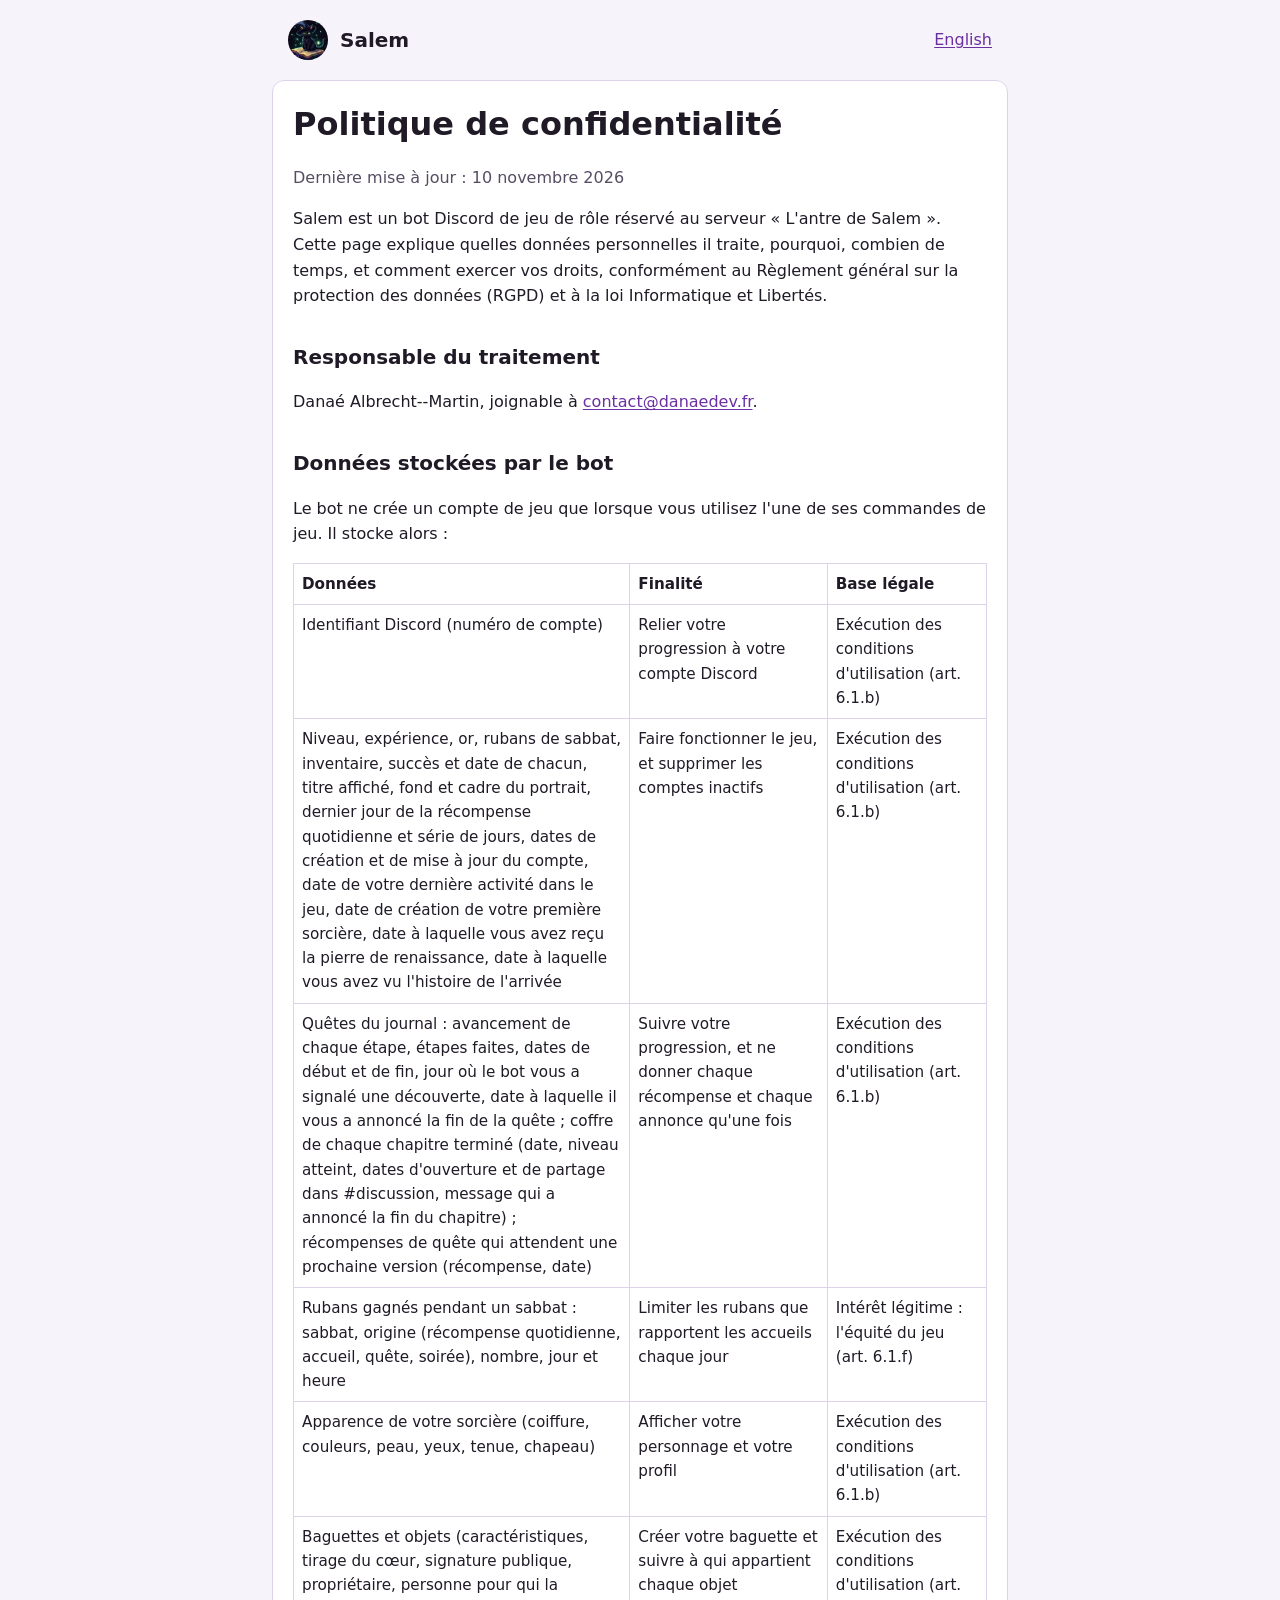
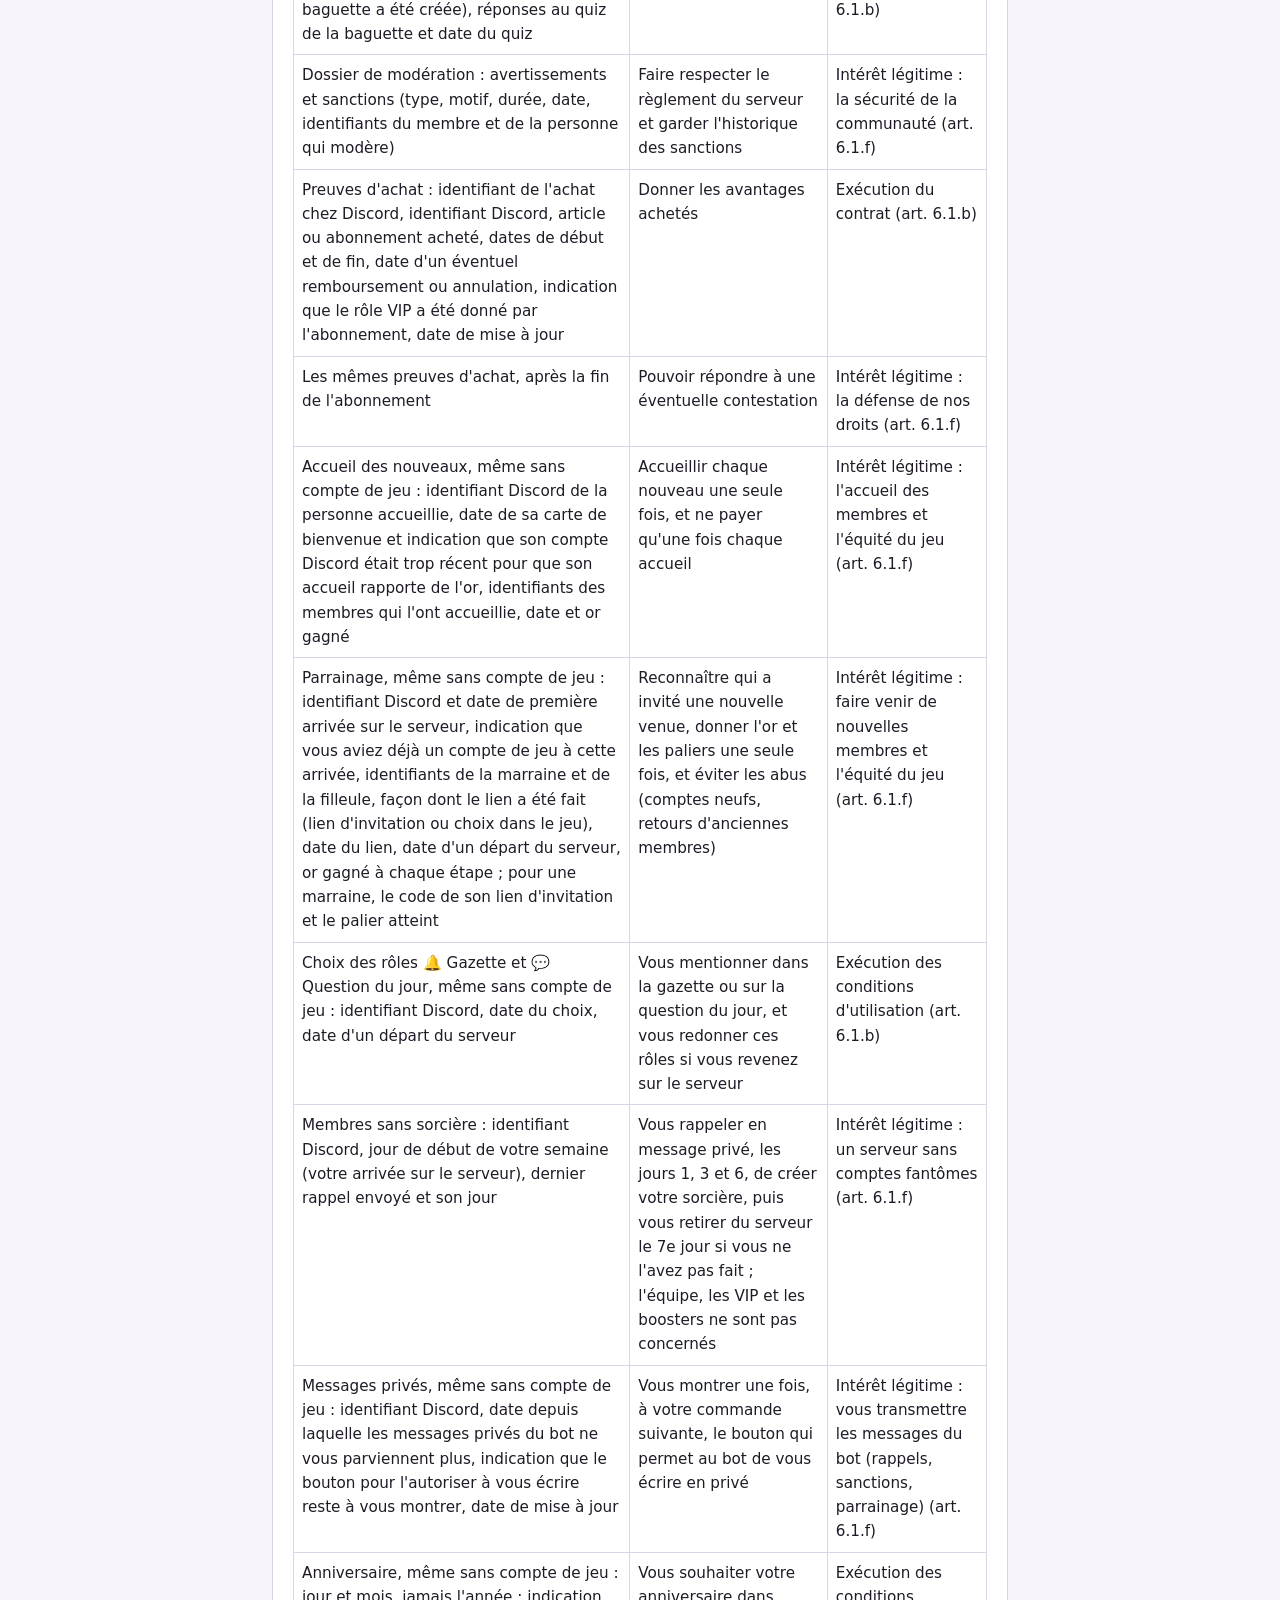
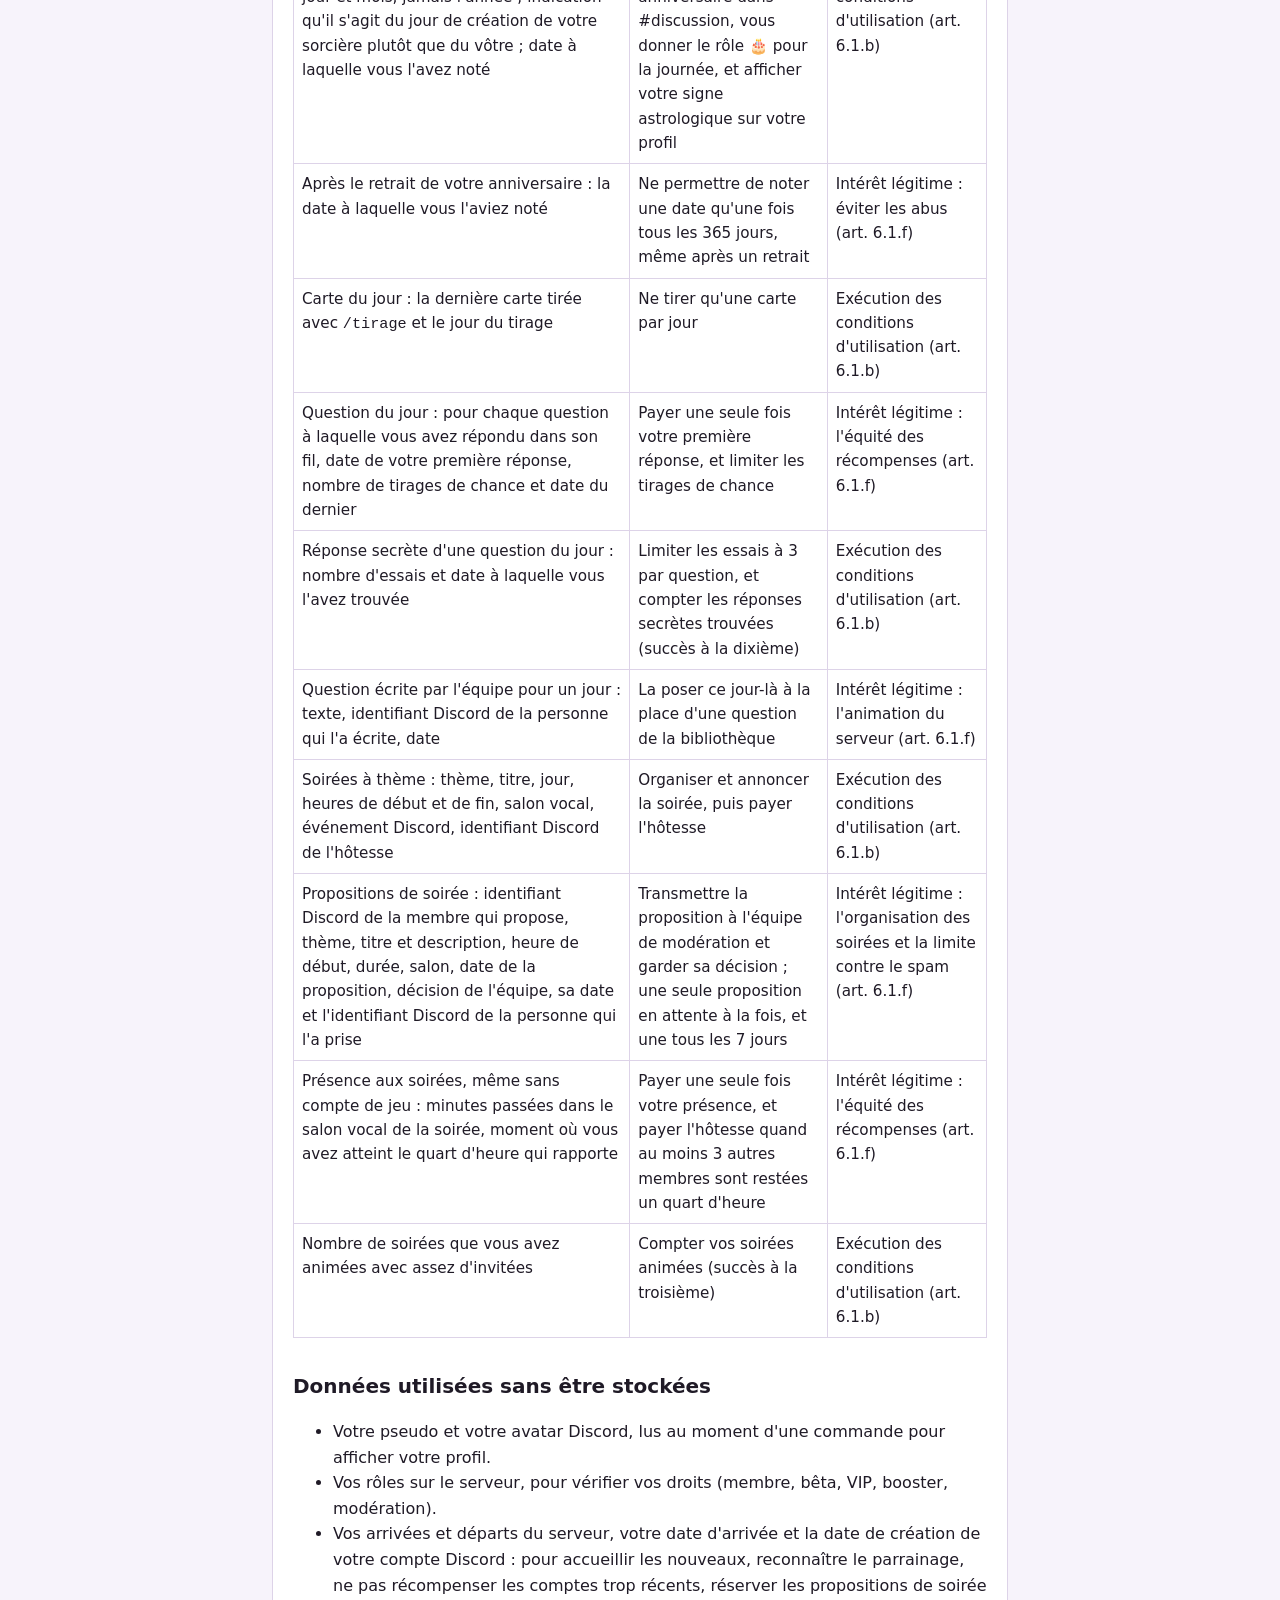
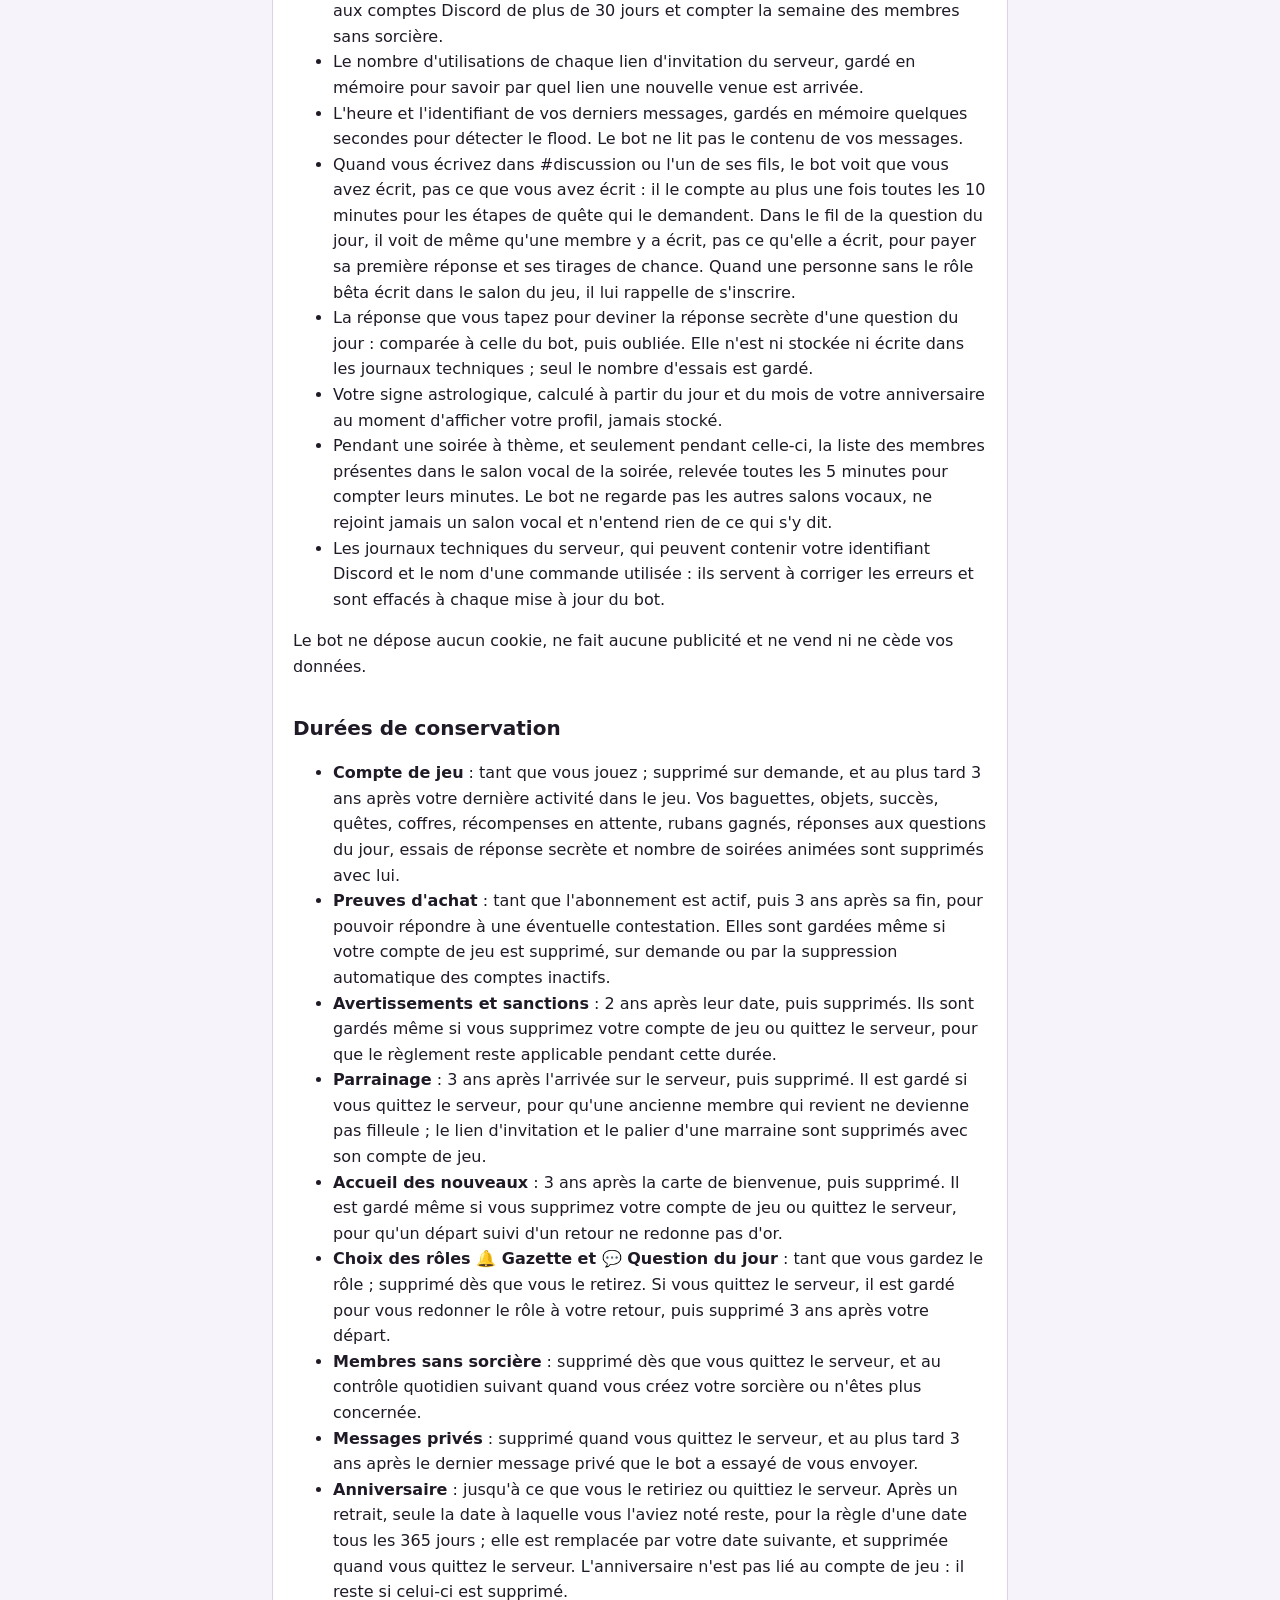
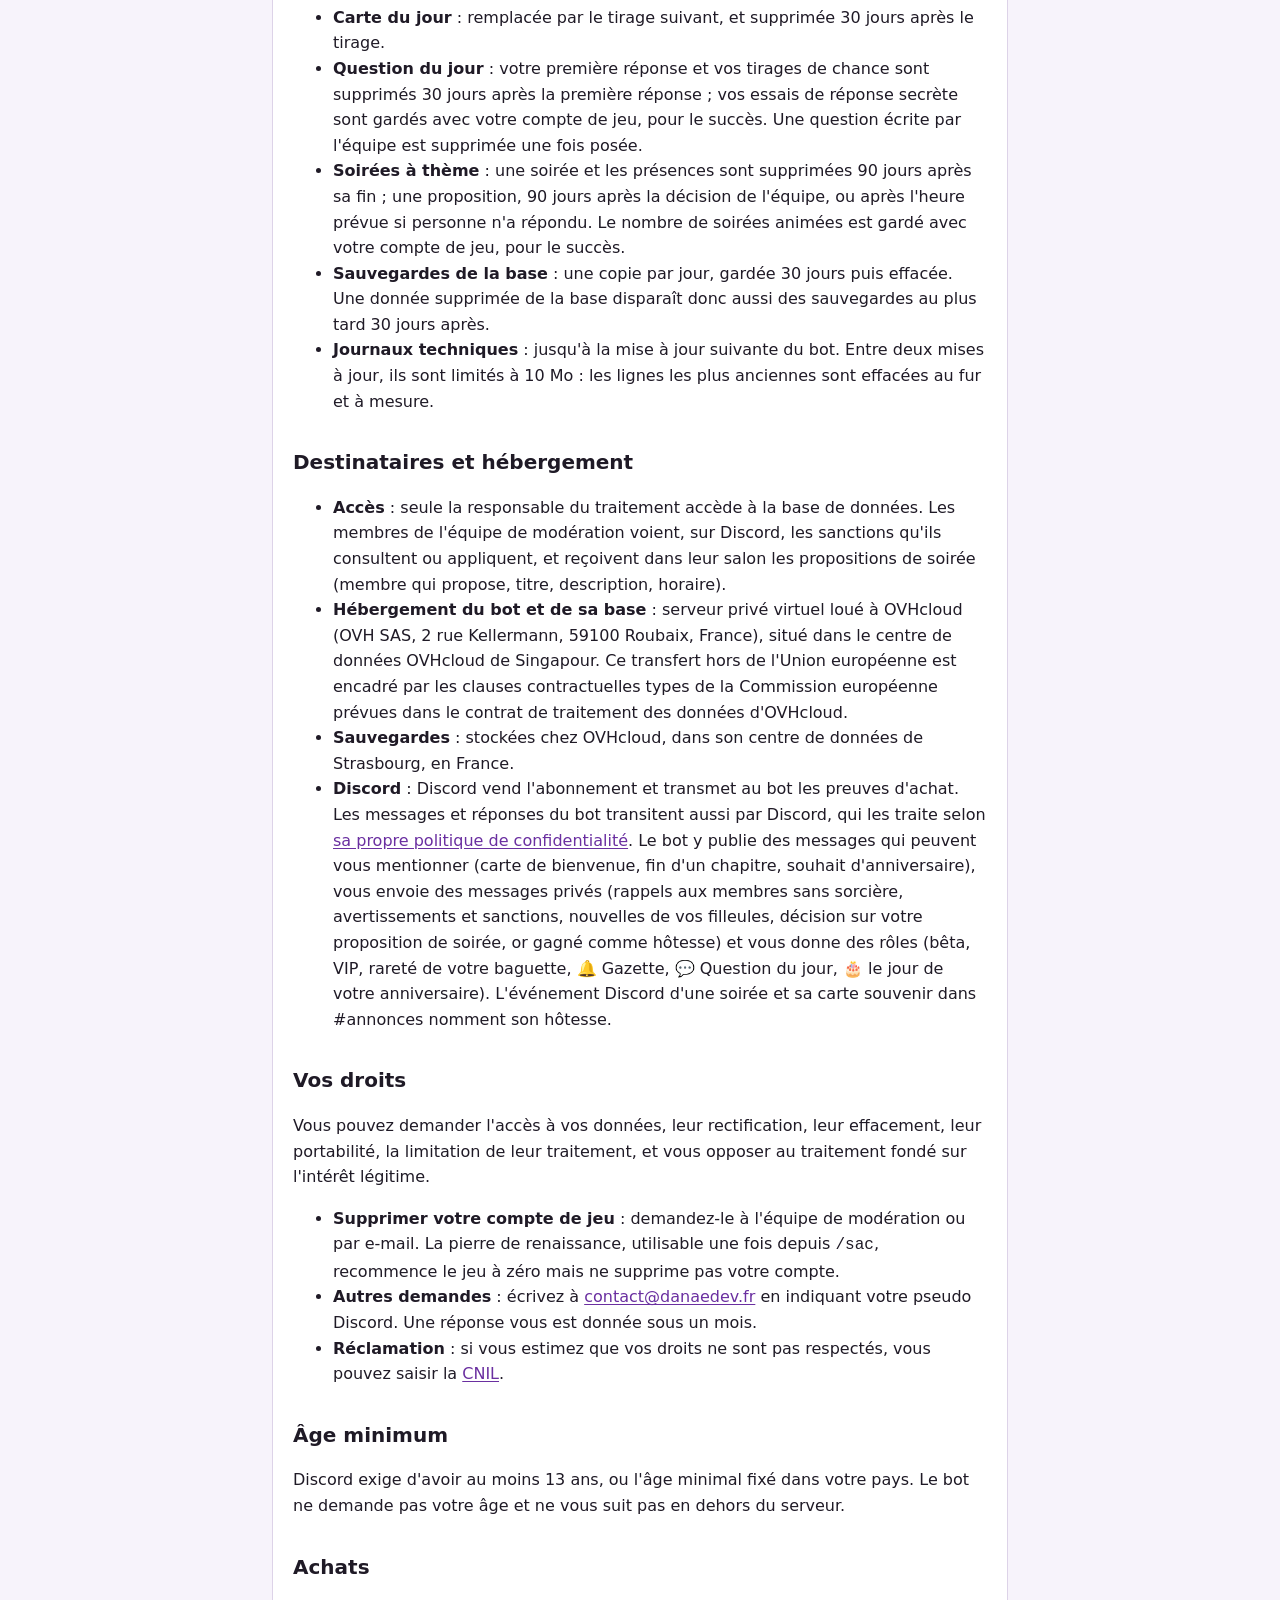
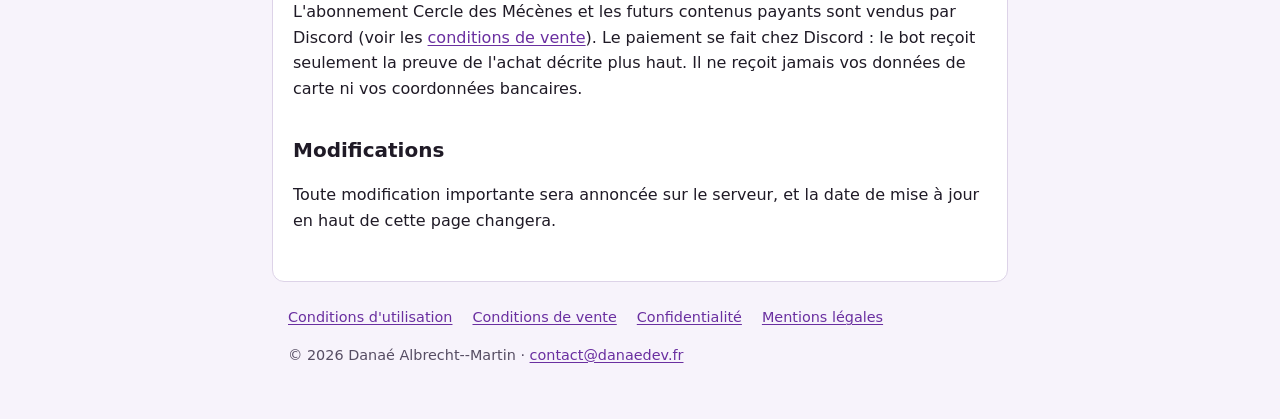
==== commit b649a11d: "docs(privacy): describe the data of version 0.7" ====
--- a/SalemBot/confidentialite.html
+++ b/SalemBot/confidentialite.html
@@ -52,7 +52,7 @@
             <td>Exécution des conditions d'utilisation (art. 6.1.b)</td>
           </tr>
           <tr>
-            <td>Rubans gagnés pendant un sabbat : sabbat, origine (récompense quotidienne, accueil, quête), nombre, jour et heure</td>
+            <td>Rubans gagnés pendant un sabbat : sabbat, origine (récompense quotidienne, accueil, quête, soirée), nombre, jour et heure</td>
             <td>Limiter les rubans que rapportent les accueils chaque jour</td>
             <td>Intérêt légitime : l'équité du jeu (art. 6.1.f)</td>
           </tr>
@@ -92,8 +92,8 @@
             <td>Intérêt légitime : faire venir de nouvelles membres et l'équité du jeu (art. 6.1.f)</td>
           </tr>
           <tr>
-            <td>Choix du rôle 🔔 Gazette, même sans compte de jeu : identifiant Discord, date du choix, date d'un départ du serveur</td>
-            <td>Vous mentionner dans la gazette, et vous redonner le rôle si vous revenez sur le serveur</td>
+            <td>Choix des rôles 🔔 Gazette et 💬 Question du jour, même sans compte de jeu : identifiant Discord, date du choix, date d'un départ du serveur</td>
+            <td>Vous mentionner dans la gazette ou sur la question du jour, et vous redonner ces rôles si vous revenez sur le serveur</td>
             <td>Exécution des conditions d'utilisation (art. 6.1.b)</td>
           </tr>
           <tr>
@@ -106,6 +106,56 @@
             <td>Vous montrer une fois, à votre commande suivante, le bouton qui permet au bot de vous écrire en privé</td>
             <td>Intérêt légitime : vous transmettre les messages du bot (rappels, sanctions, parrainage) (art. 6.1.f)</td>
           </tr>
+          <tr>
+            <td>Anniversaire, même sans compte de jeu : jour et mois, jamais l'année ; indication qu'il s'agit du jour de création de votre sorcière plutôt que du vôtre ; date à laquelle vous l'avez noté</td>
+            <td>Vous souhaiter votre anniversaire dans #discussion, vous donner le rôle 🎂 pour la journée, et afficher votre signe astrologique sur votre profil</td>
+            <td>Exécution des conditions d'utilisation (art. 6.1.b)</td>
+          </tr>
+          <tr>
+            <td>Après le retrait de votre anniversaire : la date à laquelle vous l'aviez noté</td>
+            <td>Ne permettre de noter une date qu'une fois tous les 365 jours, même après un retrait</td>
+            <td>Intérêt légitime : éviter les abus (art. 6.1.f)</td>
+          </tr>
+          <tr>
+            <td>Carte du jour : la dernière carte tirée avec <code>/tirage</code> et le jour du tirage</td>
+            <td>Ne tirer qu'une carte par jour</td>
+            <td>Exécution des conditions d'utilisation (art. 6.1.b)</td>
+          </tr>
+          <tr>
+            <td>Question du jour : pour chaque question à laquelle vous avez répondu dans son fil, date de votre première réponse, nombre de tirages de chance et date du dernier</td>
+            <td>Payer une seule fois votre première réponse, et limiter les tirages de chance</td>
+            <td>Intérêt légitime : l'équité des récompenses (art. 6.1.f)</td>
+          </tr>
+          <tr>
+            <td>Réponse secrète d'une question du jour : nombre d'essais et date à laquelle vous l'avez trouvée</td>
+            <td>Limiter les essais à 3 par question, et compter les réponses secrètes trouvées (succès à la dixième)</td>
+            <td>Exécution des conditions d'utilisation (art. 6.1.b)</td>
+          </tr>
+          <tr>
+            <td>Question écrite par l'équipe pour un jour : texte, identifiant Discord de la personne qui l'a écrite, date</td>
+            <td>La poser ce jour-là à la place d'une question de la bibliothèque</td>
+            <td>Intérêt légitime : l'animation du serveur (art. 6.1.f)</td>
+          </tr>
+          <tr>
+            <td>Soirées à thème : thème, titre, jour, heures de début et de fin, salon vocal, événement Discord, identifiant Discord de l'hôtesse</td>
+            <td>Organiser et annoncer la soirée, puis payer l'hôtesse</td>
+            <td>Exécution des conditions d'utilisation (art. 6.1.b)</td>
+          </tr>
+          <tr>
+            <td>Propositions de soirée : identifiant Discord de la membre qui propose, thème, titre et description, heure de début, durée, salon, date de la proposition, décision de l'équipe, sa date et l'identifiant Discord de la personne qui l'a prise</td>
+            <td>Transmettre la proposition à l'équipe de modération et garder sa décision ; une seule proposition en attente à la fois, et une tous les 7 jours</td>
+            <td>Intérêt légitime : l'organisation des soirées et la limite contre le spam (art. 6.1.f)</td>
+          </tr>
+          <tr>
+            <td>Présence aux soirées, même sans compte de jeu : minutes passées dans le salon vocal de la soirée, moment où vous avez atteint le quart d'heure qui rapporte</td>
+            <td>Payer une seule fois votre présence, et payer l'hôtesse quand au moins 3 autres membres sont restées un quart d'heure</td>
+            <td>Intérêt légitime : l'équité des récompenses (art. 6.1.f)</td>
+          </tr>
+          <tr>
+            <td>Nombre de soirées que vous avez animées avec assez d'invitées</td>
+            <td>Compter vos soirées animées (succès à la troisième)</td>
+            <td>Exécution des conditions d'utilisation (art. 6.1.b)</td>
+          </tr>
         </tbody>
       </table>
     </div>
@@ -114,34 +164,41 @@
     <ul>
       <li>Votre pseudo et votre avatar Discord, lus au moment d'une commande pour afficher votre profil.</li>
       <li>Vos rôles sur le serveur, pour vérifier vos droits (membre, bêta, VIP, booster, modération).</li>
-      <li>Vos arrivées et départs du serveur, votre date d'arrivée et la date de création de votre compte Discord : pour accueillir les nouveaux, reconnaître le parrainage, ne pas récompenser les comptes trop récents et compter la semaine des membres sans sorcière.</li>
+      <li>Vos arrivées et départs du serveur, votre date d'arrivée et la date de création de votre compte Discord : pour accueillir les nouveaux, reconnaître le parrainage, ne pas récompenser les comptes trop récents, réserver les propositions de soirée aux comptes Discord de plus de 30 jours et compter la semaine des membres sans sorcière.</li>
       <li>Le nombre d'utilisations de chaque lien d'invitation du serveur, gardé en mémoire pour savoir par quel lien une nouvelle venue est arrivée.</li>
       <li>L'heure et l'identifiant de vos derniers messages, gardés en mémoire quelques secondes pour détecter le flood. Le bot ne lit pas le contenu de vos messages.</li>
-      <li>Quand vous écrivez dans #discussion ou l'un de ses fils, le bot voit que vous avez écrit, pas ce que vous avez écrit : il le compte au plus une fois toutes les 10 minutes pour les étapes de quête qui le demandent. Quand une personne sans le rôle bêta écrit dans le salon du jeu, il lui rappelle de s'inscrire.</li>
+      <li>Quand vous écrivez dans #discussion ou l'un de ses fils, le bot voit que vous avez écrit, pas ce que vous avez écrit : il le compte au plus une fois toutes les 10 minutes pour les étapes de quête qui le demandent. Dans le fil de la question du jour, il voit de même qu'une membre y a écrit, pas ce qu'elle a écrit, pour payer sa première réponse et ses tirages de chance. Quand une personne sans le rôle bêta écrit dans le salon du jeu, il lui rappelle de s'inscrire.</li>
+      <li>La réponse que vous tapez pour deviner la réponse secrète d'une question du jour : comparée à celle du bot, puis oubliée. Elle n'est ni stockée ni écrite dans les journaux techniques ; seul le nombre d'essais est gardé.</li>
+      <li>Votre signe astrologique, calculé à partir du jour et du mois de votre anniversaire au moment d'afficher votre profil, jamais stocké.</li>
+      <li>Pendant une soirée à thème, et seulement pendant celle-ci, la liste des membres présentes dans le salon vocal de la soirée, relevée toutes les 5 minutes pour compter leurs minutes. Le bot ne regarde pas les autres salons vocaux, ne rejoint jamais un salon vocal et n'entend rien de ce qui s'y dit.</li>
       <li>Les journaux techniques du serveur, qui peuvent contenir votre identifiant Discord et le nom d'une commande utilisée : ils servent à corriger les erreurs et sont effacés à chaque mise à jour du bot.</li>
     </ul>
     <p>Le bot ne dépose aucun cookie, ne fait aucune publicité et ne vend ni ne cède vos données.</p>
 
     <h2>Durées de conservation</h2>
     <ul>
-      <li><strong>Compte de jeu</strong> : tant que vous jouez ; supprimé sur demande, et au plus tard 3 ans après votre dernière activité dans le jeu. Vos baguettes, objets, succès, quêtes, coffres, récompenses en attente et rubans gagnés sont supprimés avec lui.</li>
+      <li><strong>Compte de jeu</strong> : tant que vous jouez ; supprimé sur demande, et au plus tard 3 ans après votre dernière activité dans le jeu. Vos baguettes, objets, succès, quêtes, coffres, récompenses en attente, rubans gagnés, réponses aux questions du jour, essais de réponse secrète et nombre de soirées animées sont supprimés avec lui.</li>
       <li><strong>Preuves d'achat</strong> : tant que l'abonnement est actif, puis 3 ans après sa fin, pour pouvoir répondre à une éventuelle contestation. Elles sont gardées même si votre compte de jeu est supprimé, sur demande ou par la suppression automatique des comptes inactifs.</li>
       <li><strong>Avertissements et sanctions</strong> : 2 ans après leur date, puis supprimés. Ils sont gardés même si vous supprimez votre compte de jeu ou quittez le serveur, pour que le règlement reste applicable pendant cette durée.</li>
       <li><strong>Parrainage</strong> : 3 ans après l'arrivée sur le serveur, puis supprimé. Il est gardé si vous quittez le serveur, pour qu'une ancienne membre qui revient ne devienne pas filleule ; le lien d'invitation et le palier d'une marraine sont supprimés avec son compte de jeu.</li>
       <li><strong>Accueil des nouveaux</strong> : 3 ans après la carte de bienvenue, puis supprimé. Il est gardé même si vous supprimez votre compte de jeu ou quittez le serveur, pour qu'un départ suivi d'un retour ne redonne pas d'or.</li>
-      <li><strong>Choix du rôle 🔔 Gazette</strong> : tant que vous le gardez ; supprimé dès que vous le retirez. Si vous quittez le serveur, il est gardé pour vous redonner le rôle à votre retour, puis supprimé 3 ans après votre départ.</li>
+      <li><strong>Choix des rôles 🔔 Gazette et 💬 Question du jour</strong> : tant que vous gardez le rôle ; supprimé dès que vous le retirez. Si vous quittez le serveur, il est gardé pour vous redonner le rôle à votre retour, puis supprimé 3 ans après votre départ.</li>
       <li><strong>Membres sans sorcière</strong> : supprimé dès que vous quittez le serveur, et au contrôle quotidien suivant quand vous créez votre sorcière ou n'êtes plus concernée.</li>
       <li><strong>Messages privés</strong> : supprimé quand vous quittez le serveur, et au plus tard 3 ans après le dernier message privé que le bot a essayé de vous envoyer.</li>
+      <li><strong>Anniversaire</strong> : jusqu'à ce que vous le retiriez ou quittiez le serveur. Après un retrait, seule la date à laquelle vous l'aviez noté reste, pour la règle d'une date tous les 365 jours ; elle est remplacée par votre date suivante, et supprimée quand vous quittez le serveur. L'anniversaire n'est pas lié au compte de jeu : il reste si celui-ci est supprimé.</li>
+      <li><strong>Carte du jour</strong> : remplacée par le tirage suivant, et supprimée 30 jours après le tirage.</li>
+      <li><strong>Question du jour</strong> : votre première réponse et vos tirages de chance sont supprimés 30 jours après la première réponse ; vos essais de réponse secrète sont gardés avec votre compte de jeu, pour le succès. Une question écrite par l'équipe est supprimée une fois posée.</li>
+      <li><strong>Soirées à thème</strong> : une soirée et les présences sont supprimées 90 jours après sa fin ; une proposition, 90 jours après la décision de l'équipe, ou après l'heure prévue si personne n'a répondu. Le nombre de soirées animées est gardé avec votre compte de jeu, pour le succès.</li>
       <li><strong>Sauvegardes de la base</strong> : une copie par jour, gardée 30 jours puis effacée. Une donnée supprimée de la base disparaît donc aussi des sauvegardes au plus tard 30 jours après.</li>
       <li><strong>Journaux techniques</strong> : jusqu'à la mise à jour suivante du bot. Entre deux mises à jour, ils sont limités à 10 Mo : les lignes les plus anciennes sont effacées au fur et à mesure.</li>
     </ul>
 
     <h2>Destinataires et hébergement</h2>
     <ul>
-      <li><strong>Accès</strong> : seule la responsable du traitement accède à la base de données. Les membres de l'équipe de modération voient, sur Discord, les sanctions qu'ils consultent ou appliquent.</li>
+      <li><strong>Accès</strong> : seule la responsable du traitement accède à la base de données. Les membres de l'équipe de modération voient, sur Discord, les sanctions qu'ils consultent ou appliquent, et reçoivent dans leur salon les propositions de soirée (membre qui propose, titre, description, horaire).</li>
       <li><strong>Hébergement du bot et de sa base</strong> : serveur privé virtuel loué à OVHcloud (OVH SAS, 2 rue Kellermann, 59100 Roubaix, France), situé dans le centre de données OVHcloud de Singapour. Ce transfert hors de l'Union européenne est encadré par les clauses contractuelles types de la Commission européenne prévues dans le contrat de traitement des données d'OVHcloud.</li>
       <li><strong>Sauvegardes</strong> : stockées chez OVHcloud, dans son centre de données de Strasbourg, en France.</li>
-      <li><strong>Discord</strong> : Discord vend l'abonnement et transmet au bot les preuves d'achat. Les messages et réponses du bot transitent aussi par Discord, qui les traite selon <a href="https://discord.com/privacy">sa propre politique de confidentialité</a>. Le bot y publie des messages qui peuvent vous mentionner (carte de bienvenue, fin d'un chapitre), vous envoie des messages privés (rappels aux membres sans sorcière, avertissements et sanctions, nouvelles de vos filleules) et vous donne des rôles (bêta, VIP, rareté de votre baguette, 🔔 Gazette).</li>
+      <li><strong>Discord</strong> : Discord vend l'abonnement et transmet au bot les preuves d'achat. Les messages et réponses du bot transitent aussi par Discord, qui les traite selon <a href="https://discord.com/privacy">sa propre politique de confidentialité</a>. Le bot y publie des messages qui peuvent vous mentionner (carte de bienvenue, fin d'un chapitre, souhait d'anniversaire), vous envoie des messages privés (rappels aux membres sans sorcière, avertissements et sanctions, nouvelles de vos filleules, décision sur votre proposition de soirée, or gagné comme hôtesse) et vous donne des rôles (bêta, VIP, rareté de votre baguette, 🔔 Gazette, 💬 Question du jour, 🎂 le jour de votre anniversaire). L'événement Discord d'une soirée et sa carte souvenir dans #annonces nomment son hôtesse.</li>
     </ul>
 
     <h2>Vos droits</h2>
